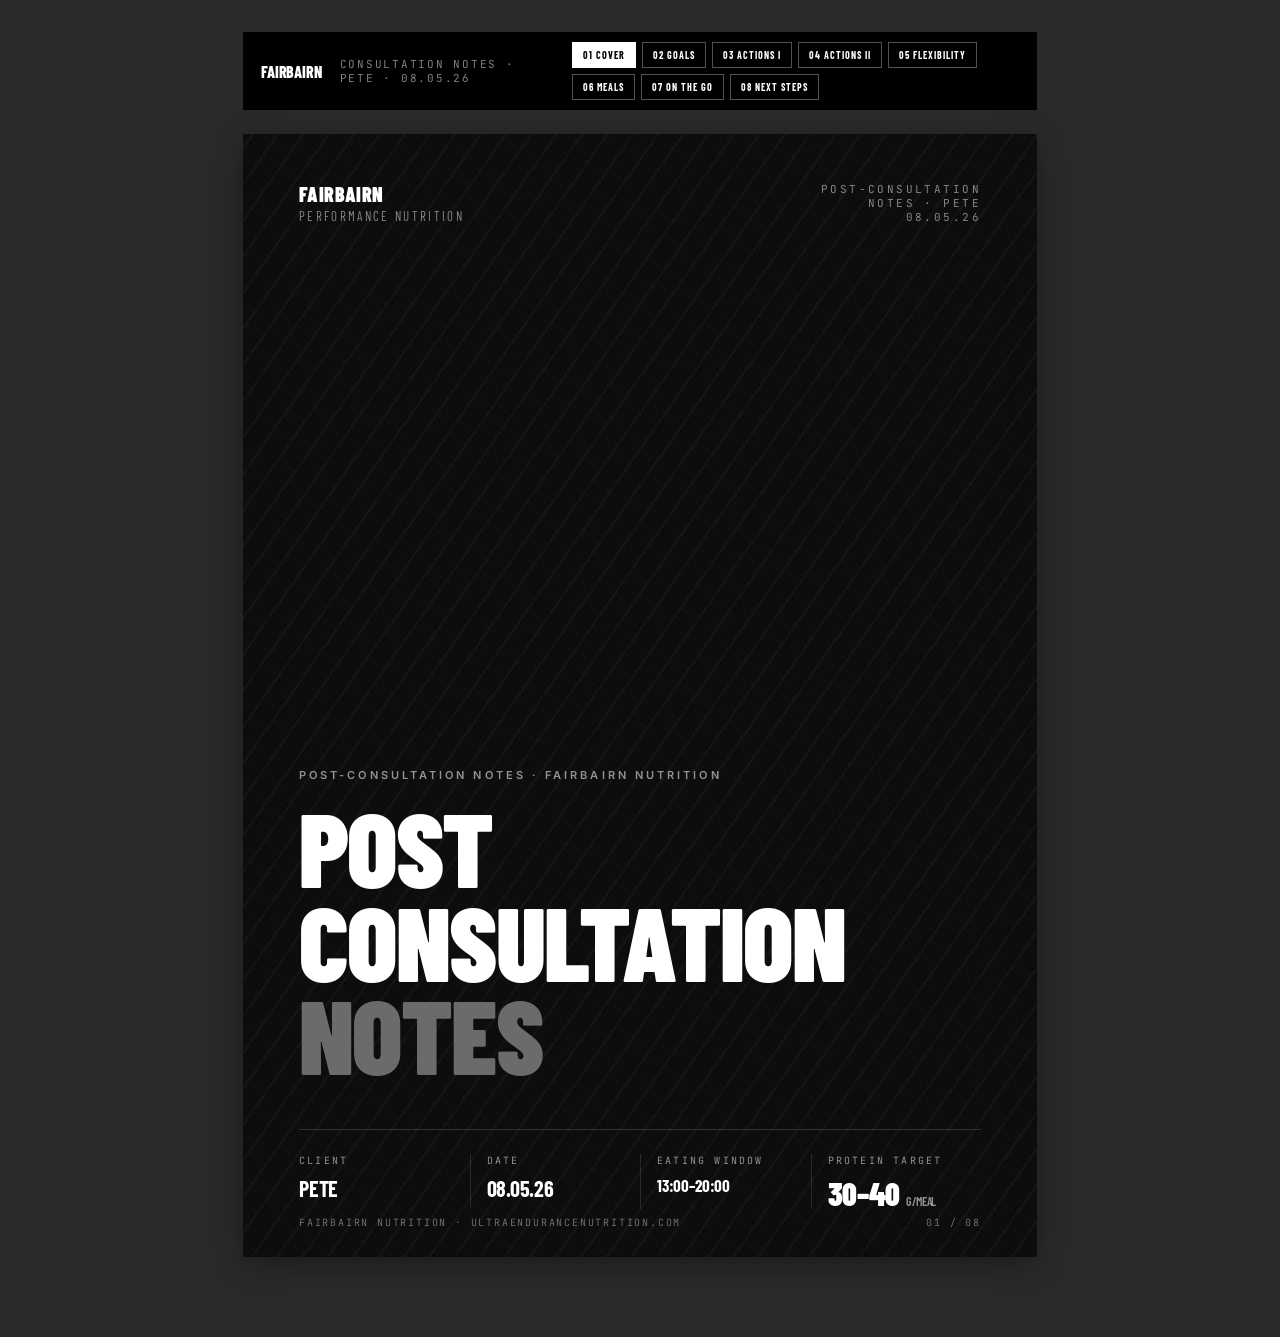
==== index.html @ 9a671b66 "Implement Pete post-consultation notes using Armour design system Translates Pete Fairbairn Nutritio" ====
<!DOCTYPE html>
<html lang="en">
<head>
<meta charset="UTF-8">
<meta name="viewport" content="width=device-width, initial-scale=1.0">
<title>Fairbairn Nutrition — Pete · Post-Consultation Notes</title>
<link rel="stylesheet" href="colors_and_type.css">
<link rel="stylesheet" href="styles.css">
<style>
  html, body {
    margin: 0; padding: 0;
    background: #2A2A2A;
    min-height: 100vh;
  }
  .kit-stage {
    display: flex;
    flex-direction: column;
    align-items: center;
    gap: 24px;
    padding: 32px 24px 80px;
  }
  .kit-toolbar {
    position: sticky; top: 0; z-index: 50;
    background: #000; color: #fff;
    display: flex; align-items: center; gap: 18px;
    padding: 10px 18px;
    font-family: var(--font-mono); font-size: 11px;
    letter-spacing: 0.16em; text-transform: uppercase;
    width: 100%; max-width: 794px;
  }
  .kit-toolbar__brand {
    font-family: var(--font-display); font-weight: 800;
    letter-spacing: -0.01em; font-size: 16px;
  }
  .kit-toolbar__meta { color: rgba(255,255,255,0.5); }
  .kit-toolbar__nav { margin-left: auto; display: flex; gap: 6px; flex-wrap: wrap; }
  .kit-toolbar__btn {
    font-family: var(--font-display); font-weight: 700; font-size: 10px;
    letter-spacing: 0.1em; padding: 6px 10px; background: transparent;
    color: #fff; border: 1px solid rgba(255,255,255,0.32); cursor: pointer;
    text-transform: uppercase;
  }
  .kit-toolbar__btn:hover { background: #fff; color: #000; }
  .kit-toolbar__btn.active { background: #fff; color: #000; border-color: #fff; }

  /* Page wrapper — A4 portrait at 96dpi */
  .brief-page {
    position: relative;
    width: 794px; height: 1123px;
    background: var(--paper);
    color: var(--fg-primary);
    box-shadow: 0 8px 30px rgba(0,0,0,0.35);
    overflow: hidden;
    display: none;
  }
  .brief-page.visible { display: block; }
  .brief-page--dark { background: #000; color: #fff; }
  .brief-page__inner {
    padding: 56px 56px 84px;
    height: 100%;
    display: flex; flex-direction: column;
  }
  .brief-page__inner--bleed { padding: 0; }
  .brief-page__pagenum {
    position: absolute; left: 56px; right: 56px; bottom: 28px;
    display: flex; justify-content: space-between;
    font-family: var(--font-mono); font-size: 10px;
    letter-spacing: 0.18em; text-transform: uppercase;
    color: var(--grey-300);
  }
  .brief-page--dark .brief-page__pagenum { color: rgba(255,255,255,0.4); }

  /* Cover */
  .brief-cover {
    position: relative; width: 100%; height: 100%;
    background: #000 url("assets/cover-texture.png") center/cover no-repeat;
    color: #fff;
    padding: 48px 56px;
    display: flex; flex-direction: column;
  }
  .brief-cover__top {
    display: flex; justify-content: space-between; align-items: center;
  }
  .brief-cover__wordmark {
    font-family: var(--font-display); font-weight: 900;
    font-size: 20px; letter-spacing: 0.02em; text-transform: uppercase;
    color: #fff;
  }
  .brief-cover__wordmark span {
    font-weight: 400; font-size: 13px; letter-spacing: 0.18em;
    color: rgba(255,255,255,0.5); display: block; margin-top: 2px;
  }
  .brief-cover__ident {
    font-family: var(--font-mono); font-size: 11px;
    letter-spacing: 0.22em; text-transform: uppercase;
    color: rgba(255,255,255,0.5);
    text-align: right;
  }
  .brief-cover__title { margin-top: auto; margin-bottom: 48px; }
  .brief-cover__eyebrow {
    font-family: var(--font-body); font-weight: 600; font-size: 11px;
    letter-spacing: 0.28em; text-transform: uppercase;
    color: rgba(255,255,255,0.55); margin-bottom: 18px;
  }
  .brief-cover__line {
    font-family: var(--font-display); font-weight: 900;
    font-size: 104px; line-height: 0.90; letter-spacing: -0.015em;
    text-transform: uppercase; display: block;
  }
  .brief-cover__line--grey { color: var(--grey-400); }
  .brief-cover__strip {
    display: grid; grid-template-columns: repeat(4, 1fr);
    border-top: 1px solid rgba(255,255,255,0.15);
    padding-top: 24px;
  }
  .brief-cover__metric {
    padding: 0 16px;
    border-left: 1px solid rgba(255,255,255,0.12);
  }
  .brief-cover__metric:first-child { border-left: 0; padding-left: 0; }
  .brief-cover__metric-label {
    font-family: var(--font-mono); font-size: 10px;
    letter-spacing: 0.22em; text-transform: uppercase;
    color: rgba(255,255,255,0.55); margin-bottom: 10px;
  }
  .brief-cover__metric-num {
    font-family: var(--font-display); font-weight: 900;
    font-size: 32px; line-height: 1; letter-spacing: -0.01em;
  }
  .brief-cover__metric-unit {
    font-family: var(--font-display); font-weight: 600; font-size: 12px;
    color: rgba(255,255,255,0.55); margin-left: 6px; text-transform: uppercase;
  }
  .brief-cover__metric-val {
    font-family: var(--font-display); font-weight: 700;
    font-size: 22px; line-height: 1; letter-spacing: -0.01em;
  }

  /* Spectrum bar for dietary flexibility */
  .spectrum-bar {
    height: 8px; background: linear-gradient(to right, #000 0%, #9A9A9A 50%, #ECECEC 100%);
    margin: 16px 0 8px;
  }
  .spectrum-labels {
    display: flex; justify-content: space-between;
    font-family: var(--font-mono); font-size: 9px;
    letter-spacing: 0.16em; text-transform: uppercase;
    color: var(--grey-500);
  }

  /* Numbered list */
  .brief-numbered {
    list-style: none; margin: 0; padding: 0;
    display: flex; flex-direction: column; gap: 10px;
  }
  .brief-numbered li {
    display: flex; gap: 16px; align-items: flex-start;
  }
  .brief-numbered__num {
    font-family: var(--font-mono); font-weight: 700;
    font-size: 11px; letter-spacing: 0.18em;
    color: var(--grey-400); min-width: 24px; padding-top: 2px;
  }
  .brief-numbered__text {
    font-size: 13px; line-height: 1.55; color: #000;
  }

  /* Plan card (Go plan A/B/C) */
  .plan-card {
    border: 1px solid var(--rule); padding: 16px 18px;
  }
  .plan-card__label {
    font-family: var(--font-display); font-weight: 800;
    font-size: 32px; letter-spacing: -0.01em; text-transform: uppercase;
    line-height: 1; margin-bottom: 4px;
  }
  .plan-card__name {
    font-family: var(--font-mono); font-size: 10px;
    letter-spacing: 0.18em; text-transform: uppercase;
    color: var(--grey-400); margin-bottom: 12px;
  }
  .plan-card__items {
    list-style: none; margin: 0; padding: 0;
    display: flex; flex-direction: column; gap: 6px;
  }
  .plan-card__item {
    display: flex; align-items: flex-start; gap: 8px;
    font-size: 12px; line-height: 1.4; color: #000;
  }
  .plan-card__item::before {
    content: "→"; font-family: var(--font-body);
    color: var(--grey-400); flex-shrink: 0; margin-top: 1px;
  }

  /* Meal grid card */
  .meal-card {
    background: var(--grey-100);
    border-left: 2px solid #000;
    padding: 14px 16px;
  }
  .meal-card__title {
    font-family: var(--font-display); font-weight: 700;
    font-size: 13px; text-transform: uppercase;
    letter-spacing: 0.06em; margin-bottom: 8px;
  }
  .meal-card__items {
    list-style: none; margin: 0; padding: 0;
    display: flex; flex-direction: column; gap: 4px;
  }
  .meal-card__item {
    font-size: 11px; line-height: 1.4; color: #000;
    display: flex; gap: 6px; align-items: flex-start;
  }
  .meal-card__item::before {
    content: "·"; color: var(--grey-400); flex-shrink: 0;
  }

  /* Framework table */
  .fw-table {
    width: 100%; border-collapse: collapse; margin-bottom: 20px;
  }
  .fw-table th {
    background: #000; color: #fff;
    padding: 9px 12px;
    font-family: var(--font-display); font-weight: 700; font-size: 11px;
    text-transform: uppercase; letter-spacing: 0.1em; text-align: left;
  }
  .fw-table td {
    padding: 10px 12px;
    border-bottom: 1px solid var(--rule);
    font-size: 12px; line-height: 1.5; vertical-align: top;
  }
  .fw-table tr:last-child td { border-bottom: 0; }
  .fw-table__category {
    font-family: var(--font-display); font-weight: 700;
    font-size: 13px; text-transform: uppercase;
    letter-spacing: 0.04em; width: 120px;
  }
  .fw-table__options { color: var(--grey-500); }

  /* Compare table (rigid vs flexible) */
  .compare-table {
    width: 100%; border-collapse: collapse; margin-bottom: 16px;
  }
  .compare-table th {
    padding: 10px 14px;
    font-family: var(--font-display); font-weight: 700; font-size: 13px;
    text-transform: uppercase; letter-spacing: 0.04em; text-align: left;
    border-bottom: 2px solid #000;
  }
  .compare-table th.col-rigid { background: #000; color: #fff; }
  .compare-table th.col-flexible { background: var(--grey-100); color: #000; }
  .compare-table td {
    padding: 10px 14px; vertical-align: top;
    border-bottom: 1px solid var(--rule);
    font-size: 12px; line-height: 1.5;
  }
  .compare-table td.col-rigid {
    background: #F5F5F4; color: #000;
    border-right: 1px solid var(--rule);
  }
  .compare-table td.col-flexible { background: #fff; }
  .compare-table tr:last-child td { border-bottom: 0; }
</style>
</head>
<body>

<div class="kit-stage">

  <!-- Toolbar -->
  <div class="kit-toolbar">
    <span class="kit-toolbar__brand">FAIRBAIRN</span>
    <span class="kit-toolbar__meta">Consultation Notes · Pete · 08.05.26</span>
    <nav class="kit-toolbar__nav">
      <button class="kit-toolbar__btn active" onclick="showPage(0,this)">01 Cover</button>
      <button class="kit-toolbar__btn" onclick="showPage(1,this)">02 Goals</button>
      <button class="kit-toolbar__btn" onclick="showPage(2,this)">03 Actions I</button>
      <button class="kit-toolbar__btn" onclick="showPage(3,this)">04 Actions II</button>
      <button class="kit-toolbar__btn" onclick="showPage(4,this)">05 Flexibility</button>
      <button class="kit-toolbar__btn" onclick="showPage(5,this)">06 Meals</button>
      <button class="kit-toolbar__btn" onclick="showPage(6,this)">07 On the Go</button>
      <button class="kit-toolbar__btn" onclick="showPage(7,this)">08 Next Steps</button>
    </nav>
  </div>

  <!-- ============================================================
       PAGE 1 — COVER
  ============================================================ -->
  <div class="brief-page brief-page--dark visible" id="page-0">
    <div class="brief-page__inner brief-page__inner--bleed">
      <div class="brief-cover">
        <div class="brief-cover__top">
          <div class="brief-cover__wordmark">
            FAIRBAIRN
            <span>Performance Nutrition</span>
          </div>
          <div class="brief-cover__ident">
            Post-Consultation<br>Notes · Pete<br>08.05.26
          </div>
        </div>

        <div class="brief-cover__title">
          <div class="brief-cover__eyebrow">Post-Consultation Notes · Fairbairn Nutrition</div>
          <span class="brief-cover__line">POST</span>
          <span class="brief-cover__line">CONSULT&shy;ATION</span>
          <span class="brief-cover__line brief-cover__line--grey">NOTES</span>
        </div>

        <div class="brief-cover__strip">
          <div class="brief-cover__metric">
            <div class="brief-cover__metric-label">Client</div>
            <div class="brief-cover__metric-val">PETE</div>
          </div>
          <div class="brief-cover__metric">
            <div class="brief-cover__metric-label">Date</div>
            <div class="brief-cover__metric-val">08.05.26</div>
          </div>
          <div class="brief-cover__metric">
            <div class="brief-cover__metric-label">Eating Window</div>
            <div class="brief-cover__metric-val" style="font-size:17px;">13:00–20:00</div>
          </div>
          <div class="brief-cover__metric">
            <div class="brief-cover__metric-label">Protein Target</div>
            <div class="brief-cover__metric-num">30–40<span class="brief-cover__metric-unit">g/meal</span></div>
          </div>
        </div>
      </div>
    </div>
    <div class="brief-page__pagenum">
      <span>Fairbairn Nutrition · ultraendurancenutrition.com</span>
      <span>01 / 08</span>
    </div>
  </div>

  <!-- ============================================================
       PAGE 2 — CONTEXT & GOALS
  ============================================================ -->
  <div class="brief-page" id="page-1">
    <div class="brief-page__inner">

      <div class="brief-eyebrow">Client Overview</div>
      <h1 class="brief-h1">CONTEXT<br>&amp; GOALS</h1>
      <hr class="brief-rule--strong" style="margin-bottom:20px;">

      <div class="brief-grid-2" style="margin-bottom:20px;">
        <div>
          <div class="brief-eyebrow">Situation</div>
          <ul class="brief-numbered" style="margin-top:6px;">
            <li>
              <span class="brief-numbered__num">01</span>
              <span class="brief-numbered__text">Back injury — progressively worsening, limits training capacity.</span>
            </li>
            <li>
              <span class="brief-numbered__num">02</span>
              <span class="brief-numbered__text">Work is physically demanding and unpredictable — driving days with subsidy available.</span>
            </li>
            <li>
              <span class="brief-numbered__num">03</span>
              <span class="brief-numbered__text">History of weight cutting and all-or-nothing eating — current intake well under 1,000kcal on most days.</span>
            </li>
            <li>
              <span class="brief-numbered__num">04</span>
              <span class="brief-numbered__text">Current pattern: salami, cheese, breadsticks, and a protein shake. Restriction driving later overeating.</span>
            </li>
          </ul>
        </div>
        <div>
          <div class="brief-eyebrow">Bottom Line</div>
          <p class="brief-body" style="margin-top:6px;">Two proper meals. Every day. Everything else builds from there.</p>
          <div style="height:16px;"></div>
          <div class="brief-eyebrow">Eating Window</div>
          <p class="brief-body" style="margin-top:6px;font-weight:600;">13:00 → 18:00–20:00</p>
          <div style="height:16px;"></div>
          <div class="brief-eyebrow">Focus</div>
          <p class="brief-body" style="margin-top:6px;">Build consistent, nourishing habits that support weight loss without repeating the restriction-and-rebound cycle.</p>
        </div>
      </div>

      <!-- Goals section bar -->
      <div class="brief-section">
        <div class="brief-section__bar">
          <span class="brief-section__num">01</span>
          <span class="brief-section__title">Your Goals</span>
        </div>
      </div>

      <ul class="brief-numbered" style="margin-bottom:20px;">
        <li>
          <span class="brief-numbered__num">A</span>
          <span class="brief-numbered__text">Lose weight to take pressure off the back and support recovery.</span>
        </li>
        <li>
          <span class="brief-numbered__num">B</span>
          <span class="brief-numbered__text">Start boxing again once back and weight allow.</span>
        </li>
        <li>
          <span class="brief-numbered__num">C</span>
          <span class="brief-numbered__text">Build a more consistent, less chaotic relationship with food.</span>
        </li>
      </ul>

      <div class="brief-highlight">
        <div class="brief-highlight__label">Priority · Eating Window</div>
        <div class="brief-highlight__value">
          <span class="brief-highlight__num" style="font-size:42px;">13:00</span>
          <span class="brief-highlight__unit">→ 20:00</span>
        </div>
        <p class="brief-highlight__body">Two main meals within the window. One or two snacks. Structure reduces decision-making in the moment — and removes the conditions that drive unplanned eating.</p>
      </div>

      <div class="brief-spacer"></div>
    </div>
    <div class="brief-page__pagenum">
      <span>Fairbairn Nutrition · ultraendurancenutrition.com</span>
      <span>02 / 08</span>
    </div>
  </div>

  <!-- ============================================================
       PAGE 3 — KEY ACTIONS I (01 & 02)
  ============================================================ -->
  <div class="brief-page" id="page-2">
    <div class="brief-page__inner">

      <div class="brief-eyebrow">Key Actions</div>
      <h1 class="brief-h1" style="font-size:44px;margin-bottom:14px;">WHAT<br>CHANGES NOW</h1>
      <hr class="brief-rule--strong" style="margin-bottom:20px;">

      <!-- Action 01 -->
      <div class="brief-section">
        <div class="brief-section__bar">
          <span class="brief-section__num">01</span>
          <span class="brief-section__title">Build Two Main Meals</span>
          <span class="brief-section__sub">Within eating window</span>
        </div>
      </div>

      <p class="brief-body" style="margin-bottom:12px;">The most important change. Current intake is well under 1,000kcal on most days — that level of restriction makes hunger and overeating later almost inevitable and does not support training.</p>
      <p class="brief-body" style="margin-bottom:16px;">Two main meals in the eating window, plus one or two snacks. Each meal needs a proper protein source, a carbohydrate, and vegetables. Frame it as <em>"how much nutrition can I get"</em> — not how low can I go.</p>

      <div class="brief-highlight" style="margin-bottom:16px;">
        <div class="brief-highlight__label">Protein Target · Per Main Meal</div>
        <div class="brief-highlight__value">
          <span class="brief-highlight__num">30–40</span>
          <span class="brief-highlight__unit">g protein</span>
        </div>
        <p class="brief-highlight__body">Chicken: 150–200g cooked. Scrambled eggs on toast: 3 eggs (~20g) + tin of beans = ~30g with good fibre. No need to count — just include a proper source.</p>
      </div>

      <!-- Action 02 -->
      <div class="brief-section">
        <div class="brief-section__bar">
          <span class="brief-section__num">02</span>
          <span class="brief-section__title">Switch Your Soups</span>
          <span class="brief-section__sub">350–400kcal target</span>
        </div>
      </div>

      <div class="brief-grid-2" style="margin-bottom:0;">
        <div class="brief-panel">
          <div class="brief-panel__title">What to look for</div>
          <p class="brief-panel__body">350–400kcal. High protein and fibre. Chicken and vegetable or lentil-based. Baxters, New Covent Garden, Tesco Finest, M&amp;S all have strong options.</p>
        </div>
        <div class="brief-panel">
          <div class="brief-panel__title">How to use them</div>
          <p class="brief-panel__body">Works in a flask on driving days. Pair with a bread roll — now it is a proper meal, not a placeholder. The very-low-calorie soups are not doing the job.</p>
        </div>
      </div>

      <div class="brief-spacer"></div>
    </div>
    <div class="brief-page__pagenum">
      <span>Fairbairn Nutrition · ultraendurancenutrition.com</span>
      <span>03 / 08</span>
    </div>
  </div>

  <!-- ============================================================
       PAGE 4 — KEY ACTIONS II (03 & 04)
  ============================================================ -->
  <div class="brief-page" id="page-3">
    <div class="brief-page__inner">

      <!-- Action 03 -->
      <div class="brief-section" style="margin-top:0;">
        <div class="brief-section__bar">
          <span class="brief-section__num">03</span>
          <span class="brief-section__title">Protein Shake</span>
          <span class="brief-section__sub">Snack — not a meal</span>
        </div>
      </div>

      <div class="brief-grid-2" style="margin-bottom:20px;">
        <div>
          <div class="brief-eyebrow">Keep it at 17:30</div>
          <p class="brief-body" style="margin-top:6px;">The protein shake works well as a snack between meals. Keep it where it is. Do not use it as a meal replacement.</p>
          <div style="height:12px;"></div>
          <div class="brief-eyebrow">Pair it</div>
          <p class="brief-body" style="margin-top:6px;">Add a piece of fruit or a couple of rice cakes. Carbohydrate alongside the protein makes it more satisfying.</p>
        </div>
        <div class="brief-panel" style="margin-bottom:0;">
          <div class="brief-panel__title">Pop Chips &amp; Diet Coke</div>
          <p class="brief-panel__body">These tools can help manage cravings — that is not a problem. They work better as add-ons when the main meals are already solid, rather than as the primary strategy.</p>
        </div>
      </div>

      <!-- Action 04 -->
      <div class="brief-section">
        <div class="brief-section__bar">
          <span class="brief-section__num">04</span>
          <span class="brief-section__title">Structured Diet Breaks</span>
          <span class="brief-section__sub">Every 3 weeks</span>
        </div>
      </div>

      <p class="brief-body" style="margin-bottom:16px;">Regular breaks from a deficit rather than running one continuously. Three weeks of consistent dieting, then a minimum of three days at maintenance. This gives a psychological reset and helps re-establish appetite before the next block.</p>

      <table class="brief-table" style="margin-bottom:18px;">
        <thead>
          <tr>
            <th>Phase</th>
            <th>Duration</th>
            <th>Approach</th>
          </tr>
        </thead>
        <tbody>
          <tr>
            <td class="brief-table__action" style="font-weight:600;">Deficit block</td>
            <td class="brief-table__action">~3 weeks</td>
            <td class="brief-table__action">Consistent eating as outlined. Track start date.</td>
          </tr>
          <tr>
            <td class="brief-table__action" style="font-weight:600;">Maintenance break</td>
            <td class="brief-table__action">3+ days</td>
            <td class="brief-table__action">Same foods — slightly larger portions or add breakfast back. Not a free-for-all.</td>
          </tr>
        </tbody>
      </table>

      <div class="brief-panel" style="margin-bottom:18px;">
        <div class="brief-panel__title">Building the skill</div>
        <p class="brief-panel__body">Given a history of weight cycling through restriction and gain, practising eating at maintenance with solid habits already in place is genuinely useful. Think of it as building a skill — not a reward. You decide when to take the break. Keep a note of when you start each block.</p>
      </div>

      <div class="brief-highlight">
        <div class="brief-highlight__label">Target Cycle</div>
        <div class="brief-highlight__value">
          <span class="brief-highlight__num" style="font-size:42px;">3</span>
          <span class="brief-highlight__unit">weeks on → 3 days min off</span>
        </div>
      </div>

      <div class="brief-spacer"></div>
    </div>
    <div class="brief-page__pagenum">
      <span>Fairbairn Nutrition · ultraendurancenutrition.com</span>
      <span>04 / 08</span>
    </div>
  </div>

  <!-- ============================================================
       PAGE 5 — DIETARY FLEXIBILITY
  ============================================================ -->
  <div class="brief-page" id="page-4">
    <div class="brief-page__inner">

      <div class="brief-section" style="margin-top:0;">
        <div class="brief-section__bar">
          <span class="brief-section__num">05</span>
          <span class="brief-section__title">Dietary Flexibility</span>
        </div>
      </div>

      <p class="brief-body" style="margin-bottom:16px;">People sit somewhere along a spectrum in how they approach food — from more rigid to more flexible. This is not a fixed category and can shift over time depending on situation, environment, and emotional state.</p>

      <div class="spectrum-bar"></div>
      <div class="spectrum-labels">
        <span>Rigid</span>
        <span>Balanced</span>
        <span>Flexible</span>
      </div>

      <div style="height:18px;"></div>

      <table class="compare-table" style="margin-bottom:18px;">
        <thead>
          <tr>
            <th class="col-rigid">Rigid Dietary Restraint</th>
            <th class="col-flexible">Flexible Dietary Restraint</th>
          </tr>
        </thead>
        <tbody>
          <tr>
            <td class="col-rigid">All-or-nothing approach</td>
            <td class="col-flexible">Moderate, consistent approach</td>
          </tr>
          <tr>
            <td class="col-rigid">Eliminates 'forbidden' foods, narrowing variety</td>
            <td class="col-flexible">Focus on choices — not rules</td>
          </tr>
          <tr>
            <td class="col-rigid">One 'cheat' triggers further overeating — the day is already written off</td>
            <td class="col-flexible">No foods entirely off limits — think frequency, portion, context</td>
          </tr>
          <tr>
            <td class="col-rigid">Linked to increased impulsiveness and setbacks</td>
            <td class="col-flexible">More likely to reach long-term goals</td>
          </tr>
        </tbody>
      </table>

      <!-- Language section -->
      <div class="brief-section">
        <div class="brief-section__bar">
          <span class="brief-section__num">→</span>
          <span class="brief-section__title">Shifting the Language</span>
        </div>
      </div>

      <div class="brief-grid-2" style="margin-bottom:16px;">
        <div class="brief-panel">
          <div class="brief-panel__title">Move away from</div>
          <p class="brief-panel__body">"Cheating." "Cheat days." The cheat-and-diet cycle is exactly the pattern that keeps people stuck. Catch yourself when you use this framing.</p>
        </div>
        <div class="brief-panel">
          <div class="brief-panel__title">Think instead</div>
          <p class="brief-panel__body">Frequency. Portion. Context. The odd fish and chips from the chippy does not derail anything when the week as a whole is consistent.</p>
        </div>
      </div>

      <div class="brief-highlight">
        <div class="brief-highlight__label">Key Principle</div>
        <div class="brief-highlight__value">
          <span class="brief-highlight__num" style="font-size:38px;line-height:1;">NO FOODS</span>
        </div>
        <p class="brief-highlight__body">No foods should be entirely off limits. Instead: how often, how much, and in what context. After one unplanned choice — continue with the next planned meal as normal. Do not compensate by restricting. Keep overall consistency intact.</p>
      </div>

      <div class="brief-spacer"></div>
    </div>
    <div class="brief-page__pagenum">
      <span>Fairbairn Nutrition · ultraendurancenutrition.com</span>
      <span>05 / 08</span>
    </div>
  </div>

  <!-- ============================================================
       PAGE 6 — SIMPLE MEALS
  ============================================================ -->
  <div class="brief-page" id="page-5">
    <div class="brief-page__inner">

      <div class="brief-section" style="margin-top:0;">
        <div class="brief-section__bar">
          <span class="brief-section__num">06</span>
          <span class="brief-section__title">Simple Meals</span>
          <span class="brief-section__sub">Plug-and-play framework</span>
        </div>
      </div>

      <p class="brief-body" style="margin-bottom:14px;">Healthy eating does not need complex recipes or long prep times. Put together four components. That is the whole system.</p>

      <table class="fw-table">
        <thead>
          <tr>
            <th>Component</th>
            <th>Options</th>
          </tr>
        </thead>
        <tbody>
          <tr>
            <td class="fw-table__category">Protein</td>
            <td class="fw-table__options">Chicken, fish, eggs, mince, Quorn, prawns, tinned tuna/salmon, lean beef mince (5%)</td>
          </tr>
          <tr>
            <td class="fw-table__category">Carbohydrate</td>
            <td class="fw-table__options">Rice, pasta, potatoes, wraps, bread, noodles</td>
          </tr>
          <tr>
            <td class="fw-table__category">Vegetables</td>
            <td class="fw-table__options">Fresh, frozen, or pre-prepped. Frozen counts fully. A portion = a handful or small tin.</td>
          </tr>
          <tr>
            <td class="fw-table__category">Flavour</td>
            <td class="fw-table__options">Sauce, seasoning, spices, dressing — jarred is fine.</td>
          </tr>
        </tbody>
      </table>

      <div class="brief-grid-2" style="margin-bottom:14px;">
        <div class="meal-card">
          <div class="meal-card__title">Chinese / Stir-Fry</div>
          <ul class="meal-card__items">
            <li class="meal-card__item">Stir-fry veg bag</li>
            <li class="meal-card__item">Rice or noodles</li>
            <li class="meal-card__item">Chicken (batch-cooked ahead)</li>
            <li class="meal-card__item">Packet stir-fry sauce</li>
          </ul>
        </div>
        <div class="meal-card">
          <div class="meal-card__title">Italian / Pasta</div>
          <ul class="meal-card__items">
            <li class="meal-card__item">Pasta or Pasta n Sauce as a base</li>
            <li class="meal-card__item">150–200g cooked chicken or meatballs</li>
            <li class="meal-card__item">Jarred tomato sauce</li>
            <li class="meal-card__item">Handful of frozen spinach stirred through</li>
          </ul>
        </div>
        <div class="meal-card">
          <div class="meal-card__title">Jacket Potato</div>
          <ul class="meal-card__items">
            <li class="meal-card__item">Microwaveable jacket (10–12 min)</li>
            <li class="meal-card__item">Tin of beans, leftover chicken, or tuna</li>
            <li class="meal-card__item">Salad or pre-prepped veg on the side</li>
          </ul>
        </div>
        <div class="meal-card">
          <div class="meal-card__title">Scrambled Eggs</div>
          <ul class="meal-card__items">
            <li class="meal-card__item">2–3 eggs scrambled</li>
            <li class="meal-card__item">2 slices of toast</li>
            <li class="meal-card__item">Tin of beans on the side (~30g protein total)</li>
          </ul>
        </div>
      </div>

      <div class="brief-panel" style="margin-bottom:0;">
        <div class="brief-panel__title">Cook once, eat twice</div>
        <p class="brief-panel__body">Cook a batch of chicken or mince in the evening and portion half for the next day before you eat. Same amount of cooking. Two meals out of it. 5 portions of fruit and veg per day — not 5 of fruit. Frozen counts. A portion is a handful or small tin.</p>
      </div>

      <div class="brief-spacer"></div>
    </div>
    <div class="brief-page__pagenum">
      <span>Fairbairn Nutrition · ultraendurancenutrition.com</span>
      <span>06 / 08</span>
    </div>
  </div>

  <!-- ============================================================
       PAGE 7 — EATING ON THE GO
  ============================================================ -->
  <div class="brief-page" id="page-6">
    <div class="brief-page__inner">

      <div class="brief-section" style="margin-top:0;">
        <div class="brief-section__bar">
          <span class="brief-section__num">07</span>
          <span class="brief-section__title">Eating on the Go</span>
          <span class="brief-section__sub">Driving days · Plan A / B / C</span>
        </div>
      </div>

      <p class="brief-body" style="margin-bottom:16px;">On driving days, decisions become reactive when you are already hungry. Pick a plan before you set off — not when food is in front of you. A subsidy is available: the budget is there to eat well.</p>

      <div class="brief-grid-3" style="margin-bottom:18px;">

        <div class="plan-card">
          <div class="plan-card__label">A</div>
          <div class="plan-card__name">Supermarket or Coolbox</div>
          <ul class="plan-card__items">
            <li class="plan-card__item">Pre-made soup (350–400kcal, chicken or lentil) — works in a flask from home</li>
            <li class="plan-card__item">High-protein salad pot or meal deal with protein filling</li>
            <li class="plan-card__item">Cooked chicken slices or Skyr / Greek yogurt</li>
            <li class="plan-card__item">Banana or apple</li>
            <li class="plan-card__item">Popcorn or baked crisps as savoury snack</li>
          </ul>
        </div>

        <div class="plan-card">
          <div class="plan-card__label">B</div>
          <div class="plan-card__name">M&amp;S Stop</div>
          <ul class="plan-card__items">
            <li class="plan-card__item">High-protein salad pot or large salad</li>
            <li class="plan-card__item">Cooked or marinated chicken to add protein</li>
            <li class="plan-card__item">Piece of fruit</li>
            <li class="plan-card__item">Popcorn or baked crisps</li>
          </ul>
        </div>

        <div class="plan-card">
          <div class="plan-card__label">C</div>
          <div class="plan-card__name">Fast Food</div>
          <ul class="plan-card__items">
            <li class="plan-card__item">Grilled chicken wrap (sweet chilli, tikka, or BBQ)</li>
            <li class="plan-card__item">Medium fries or carrot sticks</li>
            <li class="plan-card__item">Apple slices</li>
          </ul>
        </div>

      </div>

      <div class="brief-highlight" style="margin-bottom:0;">
        <div class="brief-highlight__label">Quick Check · Before You Set Off</div>
        <div class="brief-highlight__value" style="margin-bottom:10px;">
          <span class="brief-highlight__num" style="font-size:38px;">3</span>
          <span class="brief-highlight__unit">questions</span>
        </div>
        <ul style="margin:0;padding:0;list-style:none;display:flex;flex-direction:column;gap:8px;">
          <li style="display:flex;gap:12px;align-items:flex-start;font-size:13px;color:rgba(255,255,255,0.85);">
            <span style="font-family:var(--font-mono);font-size:11px;letter-spacing:0.16em;color:rgba(255,255,255,0.5);min-width:24px;">01</span>
            Which plan am I using today — A, B, or C?
          </li>
          <li style="display:flex;gap:12px;align-items:flex-start;font-size:13px;color:rgba(255,255,255,0.85);">
            <span style="font-family:var(--font-mono);font-size:11px;letter-spacing:0.16em;color:rgba(255,255,255,0.5);min-width:24px;">02</span>
            What will I have for the main, snack, and drink?
          </li>
          <li style="display:flex;gap:12px;align-items:flex-start;font-size:13px;color:rgba(255,255,255,0.85);">
            <span style="font-family:var(--font-mono);font-size:11px;letter-spacing:0.16em;color:rgba(255,255,255,0.5);min-width:24px;">03</span>
            Decide this before food is in front of you.
          </li>
        </ul>
      </div>

      <div class="brief-spacer"></div>
    </div>
    <div class="brief-page__pagenum">
      <span>Fairbairn Nutrition · ultraendurancenutrition.com</span>
      <span>07 / 08</span>
    </div>
  </div>

  <!-- ============================================================
       PAGE 8 — NEXT STEPS & SIGN-OFF
  ============================================================ -->
  <div class="brief-page" id="page-7">
    <div class="brief-page__inner">

      <div class="brief-section" style="margin-top:0;">
        <div class="brief-section__bar">
          <span class="brief-section__num">08</span>
          <span class="brief-section__title">Leaner Protein Options</span>
        </div>
      </div>

      <div class="brief-grid-2" style="margin-bottom:20px;">
        <table class="brief-table" style="margin-bottom:0;">
          <thead>
            <tr>
              <th>Source</th>
              <th>Notes</th>
            </tr>
          </thead>
          <tbody>
            <tr>
              <td class="brief-table__action" style="font-weight:600;">Chicken breast / turkey mince</td>
              <td class="brief-table__action">Versatile — batch-cook ahead</td>
            </tr>
            <tr>
              <td class="brief-table__action" style="font-weight:600;">Cod / haddock</td>
              <td class="brief-table__action">15–20 min, oven or pan</td>
            </tr>
            <tr>
              <td class="brief-table__action" style="font-weight:600;">Tinned tuna / salmon</td>
              <td class="brief-table__action">No prep. Jacket potato / salad</td>
            </tr>
            <tr>
              <td class="brief-table__action" style="font-weight:600;">Eggs</td>
              <td class="brief-table__action">~6–7g per egg. Fast first meal</td>
            </tr>
          </tbody>
        </table>
        <table class="brief-table" style="margin-bottom:0;">
          <thead>
            <tr>
              <th>Source</th>
              <th>Notes</th>
            </tr>
          </thead>
          <tbody>
            <tr>
              <td class="brief-table__action" style="font-weight:600;">Lean beef mince (5%)</td>
              <td class="brief-table__action">Bolognese, chilli, tacos</td>
            </tr>
            <tr>
              <td class="brief-table__action" style="font-weight:600;">Prawns</td>
              <td class="brief-table__action">Stir-fry or salad. Ready quickly</td>
            </tr>
            <tr>
              <td class="brief-table__action" style="font-weight:600;">Quorn mince / fillets</td>
              <td class="brief-table__action">Plant-based swap — works in most dishes</td>
            </tr>
          </tbody>
        </table>
      </div>

      <!-- Next Steps section bar -->
      <div class="brief-section">
        <div class="brief-section__bar">
          <span class="brief-section__num">→</span>
          <span class="brief-section__title">Next Steps</span>
        </div>
      </div>

      <p class="brief-body" style="margin-bottom:16px;">Before the next check-in, the priority is getting two main meals consistently in place within the eating window. Everything else builds from there.</p>

      <ul class="brief-numbered" style="margin-bottom:20px;">
        <li>
          <span class="brief-numbered__num">01</span>
          <span class="brief-numbered__text">Build two main meals within the 13:00–20:00 window. Protein + carb + veg in each.</span>
        </li>
        <li>
          <span class="brief-numbered__num">02</span>
          <span class="brief-numbered__text">Switch to filling soups (350–400kcal, chicken or lentil-based). Pair with a roll.</span>
        </li>
        <li>
          <span class="brief-numbered__num">03</span>
          <span class="brief-numbered__text">Keep the protein shake at 17:30 as a snack — add fruit or rice cakes alongside.</span>
        </li>
        <li>
          <span class="brief-numbered__num">04</span>
          <span class="brief-numbered__text">Note the start date of the first 3-week deficit block. Plan a maintenance break at the end of it.</span>
        </li>
      </ul>

      <div class="brief-spacer"></div>
      <hr class="brief-rule" style="margin-bottom:14px;">

      <div style="display:flex;justify-content:space-between;align-items:baseline;">
        <div>
          <div class="brief-eyebrow" style="margin-bottom:4px;">Prepared by</div>
          <div style="font-family:var(--font-display);font-weight:800;font-size:18px;text-transform:uppercase;letter-spacing:0.02em;">Paul Fairbairn</div>
          <div style="font-family:var(--font-mono);font-size:10px;letter-spacing:0.16em;text-transform:uppercase;color:var(--grey-400);margin-top:4px;">Fairbairn Nutrition · ultraendurancenutrition.com</div>
        </div>
        <div style="text-align:right;">
          <div class="brief-eyebrow" style="margin-bottom:4px;">Date</div>
          <div style="font-family:var(--font-mono);font-size:13px;letter-spacing:0.12em;font-weight:600;">08.05.26</div>
          <div style="font-family:var(--font-mono);font-size:10px;letter-spacing:0.16em;text-transform:uppercase;color:var(--grey-400);margin-top:4px;">If you have any questions, get in touch.</div>
        </div>
      </div>

    </div>
    <div class="brief-page__pagenum">
      <span>Fairbairn Nutrition · ultraendurancenutrition.com</span>
      <span>08 / 08</span>
    </div>
  </div>

</div><!-- /kit-stage -->

<script>
  function showPage(index, btn) {
    // Hide all pages
    document.querySelectorAll('.brief-page').forEach(function(p) {
      p.classList.remove('visible');
    });
    // Show target
    document.getElementById('page-' + index).classList.add('visible');
    // Update buttons
    document.querySelectorAll('.kit-toolbar__btn').forEach(function(b) {
      b.classList.remove('active');
    });
    btn.classList.add('active');
  }
</script>
</body>
</html>
---- colors_and_type.css ----
/* ============================================================
   ARMOUR PERFORMANCE NUTRITION — Foundations
   Monochrome, military-style performance brief system.
   ============================================================ */

@import url('https://fonts.googleapis.com/css2?family=Barlow+Condensed:wght@400;500;600;700;800;900&family=Inter:wght@400;500;600;700&family=JetBrains+Mono:wght@400;500;700&display=swap');

:root {
  /* ---------- COLOR — Core Monochrome ---------- */
  --ink-000: #000000;        /* True black — cover, section bars */
  --ink-900: #0A0A0A;        /* Near-black — body backgrounds where slight depth needed */
  --ink-800: #141414;        /* Heavy panel */
  --ink-700: #1F1F1F;        /* Elevated dark surface */
  --ink-600: #2B2B2B;        /* Dark divider */

  --grey-500: #4A4A4A;       /* Strong grey, secondary type on light */
  --grey-400: #6B6B6B;       /* Mid grey */
  --grey-300: #9A9A9A;       /* Muted label / descriptor */
  --grey-200: #C4C4C4;       /* Hairline / divider on light */
  --grey-150: #DCDCDC;       /* Soft panel divider */
  --grey-100: #ECECEC;       /* Grey supporting panel */
  --grey-050: #F5F5F4;       /* Page tint, off-white */

  --paper:    #FFFFFF;       /* True white — primary page */

  /* Semantic alpha overlays (on black) */
  --on-black-1: rgba(255,255,255,1);     /* Primary text on black */
  --on-black-2: rgba(255,255,255,0.62);  /* Descriptor / metric label */
  --on-black-3: rgba(255,255,255,0.32);  /* Dim accent / hairline */
  --on-black-rule: rgba(255,255,255,0.12); /* 1px rule on black */

  /* Semantic alpha overlays (on white) */
  --on-paper-1: var(--ink-000);
  --on-paper-2: var(--grey-500);
  --on-paper-3: var(--grey-300);
  --on-paper-rule: rgba(0,0,0,0.10);

  /* Functional roles (kept monochrome) */
  --bg-page: var(--paper);
  --bg-panel: var(--grey-100);
  --bg-inverse: var(--ink-000);
  --fg-primary: var(--ink-000);
  --fg-secondary: var(--grey-500);
  --fg-muted: var(--grey-300);
  --fg-on-inverse: var(--paper);
  --rule: var(--on-paper-rule);
  --rule-strong: var(--ink-000);

  /* Optional signal accent — used sparingly for "warning / critical" callouts only.
     Keep monochrome dominant; this is the single break in the b&w palette. */
  --signal: #D7372A;         /* Operational red */

  /* ---------- TYPE — Families ---------- */
  --font-display: 'Barlow Condensed', 'Oswald', 'Helvetica Neue', Arial, sans-serif;
  --font-body:    'Inter', 'Helvetica Neue', Arial, sans-serif;
  --font-mono:    'JetBrains Mono', 'IBM Plex Mono', ui-monospace, monospace;

  /* ---------- TYPE — Scale (px @ 16 root) ---------- */
  --fs-display-xl: 128px;    /* Cover stack */
  --fs-display-l:  88px;
  --fs-display-m:  64px;
  --fs-h1:         44px;
  --fs-h2:         32px;
  --fs-h3:         22px;
  --fs-eyebrow:    11px;     /* Small-cap descriptor */
  --fs-label:      12px;     /* Field label */
  --fs-body:       15px;
  --fs-body-sm:    13px;
  --fs-meta:       11px;
  --fs-metric-num: 36px;     /* Cover bottom metrics */

  --lh-display: 0.92;
  --lh-heading: 1.05;
  --lh-body:    1.5;

  --tracking-display: -0.01em;
  --tracking-eyebrow: 0.22em;
  --tracking-label:   0.14em;
  --tracking-body:    0;

  /* ---------- SPACING ---------- */
  --space-0: 0;
  --space-1: 4px;
  --space-2: 8px;
  --space-3: 12px;
  --space-4: 16px;
  --space-5: 24px;
  --space-6: 32px;
  --space-7: 48px;
  --space-8: 64px;
  --space-9: 96px;
  --space-10: 128px;

  /* ---------- LAYOUT ---------- */
  --grid-gutter: 24px;
  --grid-margin: 56px;
  --rule-thin:    1px;
  --rule-medium:  2px;
  --rule-bar:     8px;     /* Section header bar height */

  /* ---------- RADII (intentionally near-zero — sharp military look) ---------- */
  --radius-0: 0px;
  --radius-1: 2px;
  --radius-2: 4px;          /* Reserved for tags/chips only */

  /* ---------- SHADOW (used very sparingly) ---------- */
  --shadow-1: 0 1px 0 rgba(0,0,0,0.06);
  --shadow-2: 0 2px 6px rgba(0,0,0,0.08);

  /* ---------- MOTION ---------- */
  --ease-standard: cubic-bezier(0.2, 0.0, 0.0, 1.0);
  --dur-fast: 120ms;
  --dur-base: 200ms;
}

/* ============================================================
   SEMANTIC TYPOGRAPHY CLASSES
   ============================================================ */

.t-display-xl,
.t-display-l,
.t-display-m,
.t-h1, .t-h2 {
  font-family: var(--font-display);
  font-weight: 800;
  text-transform: uppercase;
  line-height: var(--lh-heading);
  letter-spacing: var(--tracking-display);
  color: var(--fg-primary);
}

.t-display-xl { font-size: var(--fs-display-xl); line-height: var(--lh-display); font-weight: 900; }
.t-display-l  { font-size: var(--fs-display-l);  line-height: var(--lh-display); font-weight: 900; }
.t-display-m  { font-size: var(--fs-display-m);  line-height: var(--lh-display); font-weight: 800; }
.t-h1         { font-size: var(--fs-h1);  font-weight: 800; }
.t-h2         { font-size: var(--fs-h2);  font-weight: 700; }

.t-h3 {
  font-family: var(--font-display);
  font-size: var(--fs-h3);
  font-weight: 700;
  text-transform: uppercase;
  letter-spacing: 0.04em;
  line-height: var(--lh-heading);
}

.t-eyebrow {
  font-family: var(--font-body);
  font-size: var(--fs-eyebrow);
  font-weight: 600;
  text-transform: uppercase;
  letter-spacing: var(--tracking-eyebrow);
  color: var(--fg-secondary);
}

.t-label {
  font-family: var(--font-body);
  font-size: var(--fs-label);
  font-weight: 600;
  text-transform: uppercase;
  letter-spacing: var(--tracking-label);
  color: var(--fg-secondary);
}

.t-body {
  font-family: var(--font-body);
  font-size: var(--fs-body);
  line-height: var(--lh-body);
  color: var(--fg-primary);
}

.t-body-sm {
  font-family: var(--font-body);
  font-size: var(--fs-body-sm);
  line-height: 1.55;
  color: var(--fg-primary);
}

.t-meta {
  font-family: var(--font-mono);
  font-size: var(--fs-meta);
  font-weight: 500;
  letter-spacing: 0.04em;
  text-transform: uppercase;
  color: var(--fg-secondary);
}

.t-metric-num {
  font-family: var(--font-display);
  font-size: var(--fs-metric-num);
  font-weight: 800;
  line-height: 1;
  color: var(--fg-on-inverse);
}

/* Utility: invert color context */
.on-black { color: var(--fg-on-inverse); background: var(--bg-inverse); }
.on-black .t-eyebrow,
.on-black .t-label,
.on-black .t-meta { color: var(--on-black-2); }

/* ============================================================
   CORE PRIMITIVES
   ============================================================ */

.armour-page {
  background: var(--bg-page);
  color: var(--fg-primary);
  font-family: var(--font-body);
}

/* Section header bar — solid black with small-cap label */
.armour-section-bar {
  display: flex;
  align-items: center;
  gap: var(--space-4);
  padding: var(--space-3) var(--space-5);
  background: var(--ink-000);
  color: var(--paper);
  font-family: var(--font-display);
  font-size: var(--fs-h3);
  font-weight: 700;
  text-transform: uppercase;
  letter-spacing: 0.04em;
}
.armour-section-bar .num {
  font-family: var(--font-mono);
  font-size: var(--fs-meta);
  font-weight: 500;
  color: var(--on-black-2);
  letter-spacing: 0.14em;
}

/* Black highlight (key target / bottom line) */
.armour-highlight {
  background: var(--ink-000);
  color: var(--paper);
  padding: var(--space-5) var(--space-6);
}

/* Grey supporting panel */
.armour-panel {
  background: var(--grey-100);
  padding: var(--space-5) var(--space-6);
  border-left: var(--rule-medium) solid var(--ink-000);
}

/* Thin divider */
.armour-rule { border: 0; border-top: var(--rule-thin) solid var(--rule); }
.armour-rule-strong { border: 0; border-top: var(--rule-medium) solid var(--rule-strong); }

/* Numbered section index (e.g. "01 / FUEL") */
.armour-section-index {
  font-family: var(--font-mono);
  font-size: var(--fs-meta);
  letter-spacing: 0.18em;
  color: var(--fg-muted);
}
---- styles.css ----
/* UI Kit — Brief Document styles. Inherits tokens from /colors_and_type.css */

* { box-sizing: border-box; }
html, body { margin: 0; padding: 0; background: #2A2A2A; min-height: 100vh; font-family: var(--font-body); }

.kit-stage {
  display: flex;
  flex-direction: column;
  align-items: center;
  gap: 24px;
  padding: 32px 24px 80px;
}

.kit-toolbar {
  position: sticky; top: 0; z-index: 50;
  background: #000; color: #fff;
  display: flex; align-items: center; gap: 18px;
  padding: 10px 18px;
  font-family: var(--font-mono); font-size: 11px; letter-spacing: 0.16em; text-transform: uppercase;
  width: 100%; max-width: 794px;
}
.kit-toolbar__brand { font-family: var(--font-display); font-weight: 800; letter-spacing: -0.01em; font-size: 16px; }
.kit-toolbar__nav { margin-left: auto; display: flex; gap: 6px; }
.kit-toolbar__btn {
  font-family: var(--font-display); font-weight: 700; font-size: 11px; letter-spacing: 0.12em;
  padding: 7px 12px; background: transparent; color: #fff; border: 1px solid rgba(255,255,255,0.32); cursor: pointer;
}
.kit-toolbar__btn:hover { background: #fff; color: #000; }
.kit-toolbar__btn[aria-pressed="true"] { background: #fff; color: #000; border-color: #fff; }

/* ---------- Page wrapper (A4 portrait, scaled) ---------- */
.brief-page {
  position: relative;
  width: 794px;          /* A4 @ 96dpi */
  height: 1123px;
  background: var(--paper);
  color: var(--fg-primary);
  box-shadow: 0 8px 30px rgba(0,0,0,0.35);
  overflow: hidden;
}
.brief-page--dark { background: #000; color: #fff; }
.brief-page__inner {
  padding: 56px 56px 84px;
  height: 100%;
  display: flex; flex-direction: column;
}
.brief-page__inner--bleed { padding: 0 0 0 0; }
.brief-page__pagenum {
  position: absolute; left: 56px; right: 56px; bottom: 28px;
  display: flex; justify-content: space-between;
  font-family: var(--font-mono); font-size: 10px; letter-spacing: 0.18em; text-transform: uppercase;
  color: var(--grey-300);
}
.brief-page--dark .brief-page__pagenum { color: rgba(255,255,255,0.4); }

/* ---------- Cover ---------- */
.brief-cover {
  position: relative; width: 100%; height: 100%;
  background: #000 url("../../assets/cover-texture.png") center/cover no-repeat;
  color: #fff;
  padding: 48px 56px;
  display: flex; flex-direction: column;
}
.brief-cover__top { display: flex; justify-content: space-between; align-items: center; }
.brief-cover__logo { height: 40px; filter: invert(1); }
.brief-cover__ident {
  font-family: var(--font-mono); font-size: 11px; letter-spacing: 0.22em; text-transform: uppercase;
  color: rgba(255,255,255,0.62);
}
.brief-cover__title { margin-top: auto; margin-bottom: 56px; }
.brief-cover__eyebrow {
  font-family: var(--font-body); font-weight: 600; font-size: 11px;
  letter-spacing: 0.28em; text-transform: uppercase; color: rgba(255,255,255,0.62);
  margin-bottom: 18px;
}
.brief-cover__line {
  font-family: var(--font-display); font-weight: 900;
  font-size: 112px; line-height: 0.92; letter-spacing: -0.015em; text-transform: uppercase;
}
.brief-cover__line--grey { color: var(--grey-300); }
.brief-cover__strip {
  display: grid; grid-template-columns: repeat(4, 1fr); gap: 0;
  border-top: 1px solid rgba(255,255,255,0.18);
  padding-top: 24px;
}
.brief-cover__metric { padding: 0 16px; border-left: 1px solid rgba(255,255,255,0.12); }
.brief-cover__metric:first-child { border-left: 0; padding-left: 0; }
.brief-cover__metric-label {
  font-family: var(--font-mono); font-size: 10px; letter-spacing: 0.22em; text-transform: uppercase;
  color: rgba(255,255,255,0.62); margin-bottom: 10px;
}
.brief-cover__metric-num {
  font-family: var(--font-display); font-weight: 900; font-size: 40px; line-height: 1; letter-spacing: -0.01em;
}
.brief-cover__metric-unit {
  font-family: var(--font-display); font-weight: 600; font-size: 13px;
  color: rgba(255,255,255,0.62); margin-left: 6px; text-transform: uppercase;
}

/* ---------- Section header ---------- */
.brief-section { margin: 0 0 24px; }
.brief-section__rule { height: 8px; background: #000; }
.brief-section__bar {
  background: #000; color: #fff;
  display: flex; align-items: baseline; gap: 16px;
  padding: 14px 20px;
}
.brief-section__num {
  font-family: var(--font-mono); font-weight: 500; font-size: 12px;
  letter-spacing: 0.22em; color: rgba(255,255,255,0.6);
}
.brief-section__title {
  font-family: var(--font-display); font-weight: 800; font-size: 22px;
  text-transform: uppercase; letter-spacing: 0.04em;
}
.brief-section__sub {
  margin-left: auto;
  font-family: var(--font-mono); font-size: 10px; letter-spacing: 0.18em; text-transform: uppercase;
  color: rgba(255,255,255,0.5);
}

/* ---------- Highlight box ---------- */
.brief-highlight {
  background: #000; color: #fff;
  padding: 24px 28px;
  display: flex; flex-direction: column; gap: 8px;
  margin-bottom: 24px;
}
.brief-highlight__label {
  font-family: var(--font-mono); font-size: 11px; letter-spacing: 0.22em; text-transform: uppercase;
  color: rgba(255,255,255,0.62);
}
.brief-highlight__value { display: flex; align-items: baseline; gap: 12px; }
.brief-highlight__num {
  font-family: var(--font-display); font-weight: 900; font-size: 56px;
  line-height: 1; letter-spacing: -0.015em; text-transform: uppercase;
}
.brief-highlight__unit {
  font-family: var(--font-display); font-weight: 600; font-size: 16px;
  color: rgba(255,255,255,0.62); text-transform: uppercase; letter-spacing: 0.04em;
}
.brief-highlight__body {
  font-size: 13px; line-height: 1.5; max-width: 60ch;
  color: rgba(255,255,255,0.85); margin-top: 6px;
}

/* ---------- Grey panel ---------- */
.brief-panel {
  background: var(--grey-100);
  border-left: 2px solid #000;
  padding: 18px 22px;
  margin-bottom: 20px;
}
.brief-panel__title {
  font-family: var(--font-display); font-weight: 700; font-size: 14px;
  text-transform: uppercase; letter-spacing: 0.06em; margin-bottom: 8px;
}
.brief-panel__body { font-size: 13px; line-height: 1.55; color: #000; }

/* ---------- Table ---------- */
.brief-table {
  width: 100%; border-collapse: collapse;
  font-size: 12px; margin-bottom: 24px;
}
.brief-table th {
  text-align: left; background: #000; color: #fff;
  padding: 9px 12px;
  font-family: var(--font-display); font-weight: 700; font-size: 11px;
  text-transform: uppercase; letter-spacing: 0.1em;
}
.brief-table th.brief-table__num-col { text-align: right; }
.brief-table td {
  padding: 11px 12px; border-bottom: 1px solid var(--rule);
  vertical-align: middle;
}
.brief-table tr:last-child td { border-bottom: 0; }
.brief-table__time {
  font-family: var(--font-mono); font-size: 11px; letter-spacing: 0.1em; text-transform: uppercase;
  width: 80px; color: #000; font-weight: 500;
}
.brief-table__action { font-size: 13px; }
.brief-table__num {
  font-family: var(--font-display); font-weight: 700; font-size: 16px;
  text-align: right; width: 80px; letter-spacing: -0.01em;
}

/* ---------- Body strip (in-document) ---------- */
.brief-strip {
  display: grid; grid-template-columns: repeat(4, 1fr); gap: 0;
  padding: 22px 24px;
  margin-bottom: 24px;
}
.brief-strip--dark { background: #000; color: #fff; }
.brief-strip--light { background: var(--grey-100); color: #000; }
.brief-strip__metric { padding: 0 16px; }
.brief-strip__metric + .brief-strip__metric { border-left: 1px solid rgba(255,255,255,0.12); }
.brief-strip--light .brief-strip__metric + .brief-strip__metric { border-left: 1px solid var(--rule); }
.brief-strip__label {
  font-family: var(--font-mono); font-size: 9px; letter-spacing: 0.2em; text-transform: uppercase;
  margin-bottom: 8px; opacity: 0.62;
}
.brief-strip__num {
  font-family: var(--font-display); font-weight: 900; font-size: 32px; line-height: 1; letter-spacing: -0.01em;
}
.brief-strip__unit {
  font-family: var(--font-display); font-weight: 600; font-size: 12px;
  margin-left: 4px; text-transform: uppercase; opacity: 0.62;
}

/* ---------- Product tile ---------- */
.brief-product {
  background: #fff; border: 1px solid var(--rule);
  display: flex; flex-direction: column;
}
.brief-product__img {
  height: 110px; display: flex; align-items: center; justify-content: center;
  background: repeating-linear-gradient(45deg, #F5F5F4 0 10px, #ECECEC 10px 20px);
  padding: 8px; position: relative;
}
.brief-product__img::after {
  content: "IMG"; position: absolute;
  font-family: var(--font-mono); font-size: 11px; letter-spacing: 0.18em;
  color: var(--grey-400);
}
.brief-product__img img { display: none; }
.brief-product__meta { padding: 8px 12px; border-top: 1px solid var(--rule); }
.brief-product__name {
  font-family: var(--font-display); font-weight: 700; font-size: 12px;
  text-transform: uppercase; letter-spacing: 0.02em; line-height: 1.15;
}
.brief-product__stat {
  font-family: var(--font-mono); font-size: 9px; letter-spacing: 0.14em;
  color: var(--grey-400); text-transform: uppercase; margin-top: 4px;
}

/* ---------- Misc body utilities ---------- */
.brief-eyebrow {
  font-family: var(--font-body); font-weight: 600; font-size: 11px;
  letter-spacing: 0.22em; text-transform: uppercase; color: var(--grey-500);
  margin-bottom: 8px;
}
.brief-h1 {
  font-family: var(--font-display); font-weight: 900; font-size: 56px;
  line-height: 0.95; letter-spacing: -0.015em; text-transform: uppercase;
  margin: 0 0 14px;
}
.brief-h2 {
  font-family: var(--font-display); font-weight: 800; font-size: 28px;
  line-height: 1; letter-spacing: -0.005em; text-transform: uppercase;
  margin: 8px 0 12px;
}
.brief-body { font-size: 13px; line-height: 1.55; color: #000; max-width: 62ch; }
.brief-body + .brief-body { margin-top: 10px; }

.brief-grid-2 { display: grid; grid-template-columns: 1fr 1fr; gap: 18px; margin-bottom: 24px; }
.brief-grid-3 { display: grid; grid-template-columns: repeat(3, 1fr); gap: 12px; margin-bottom: 24px; }
.brief-grid-4 { display: grid; grid-template-columns: repeat(4, 1fr); gap: 12px; margin-bottom: 24px; }

.brief-rule { border: 0; border-top: 1px solid var(--rule); margin: 18px 0; }
.brief-rule--strong { border: 0; border-top: 2px solid #000; margin: 18px 0; }

.brief-spacer { flex: 1; }
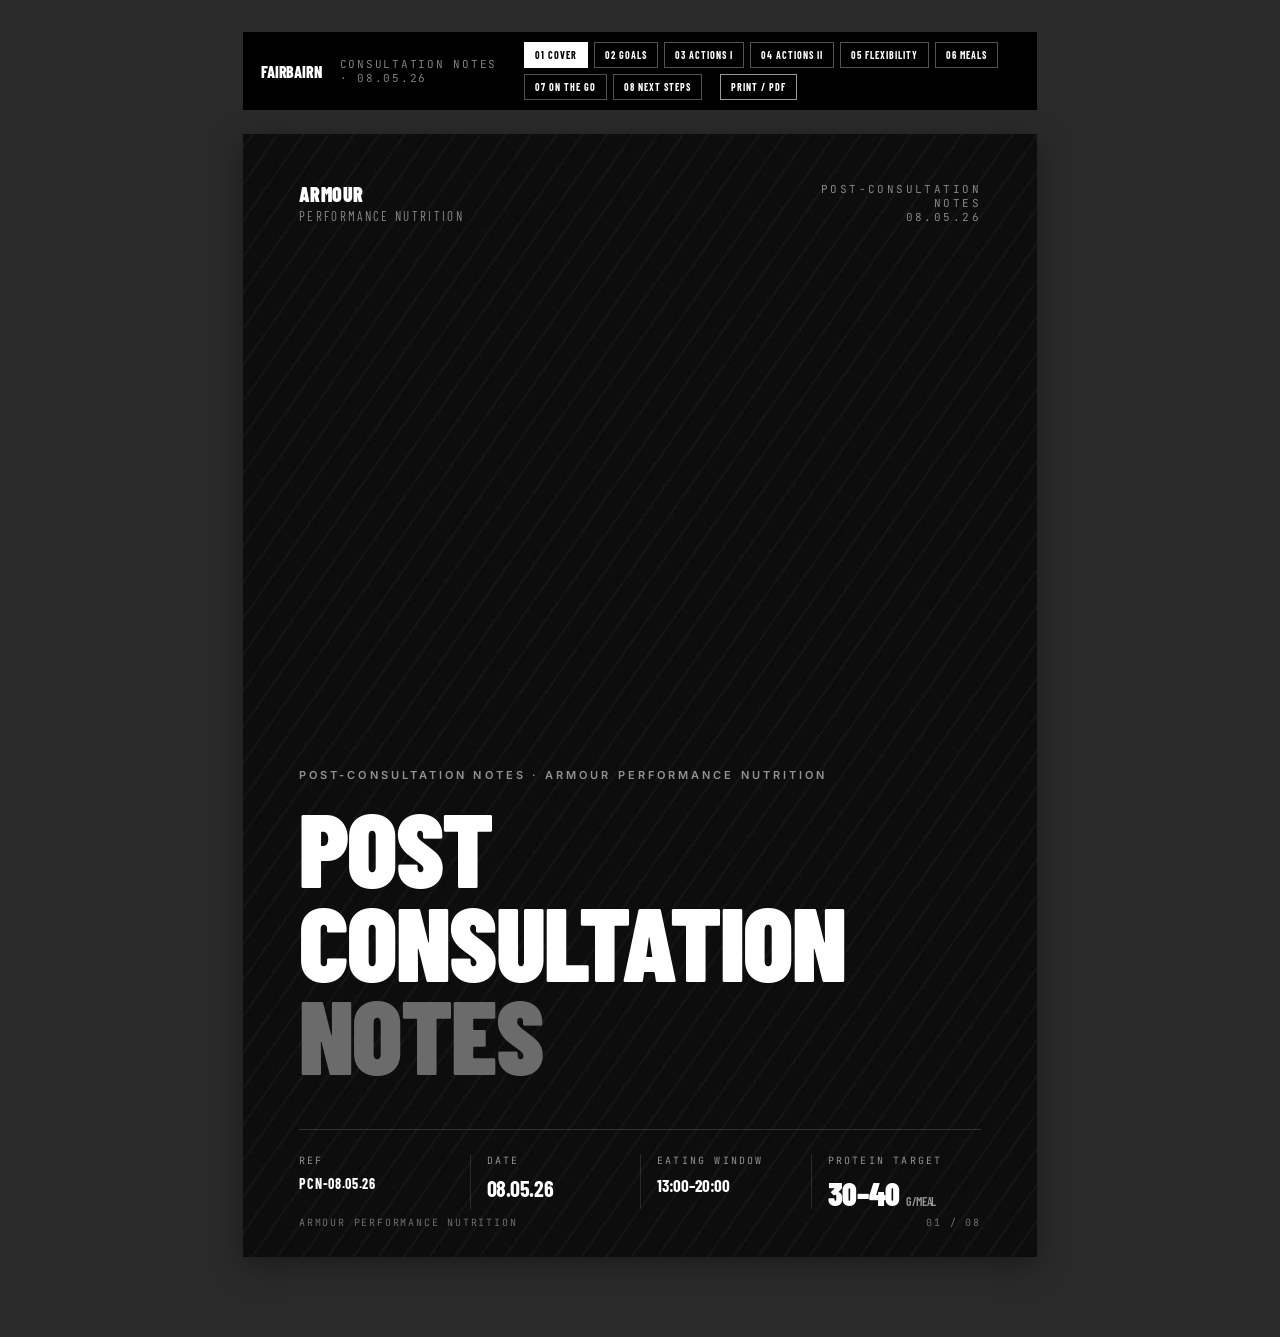
==== commit ca1787e8: "Rebrand to Armour, anonymise client, add print-to-PDF - Replace all Fairbairn Nutrition references w" ====
--- a/index.html
+++ b/index.html
@@ -3,7 +3,7 @@
 <head>
 <meta charset="UTF-8">
 <meta name="viewport" content="width=device-width, initial-scale=1.0">
-<title>Fairbairn Nutrition — Pete · Post-Consultation Notes</title>
+<title>Armour Performance Nutrition — Post-Consultation Notes</title>
 <link rel="stylesheet" href="colors_and_type.css">
 <link rel="stylesheet" href="styles.css">
 <style>
@@ -261,6 +261,21 @@
   }
   .compare-table td.col-flexible { background: #fff; }
   .compare-table tr:last-child td { border-bottom: 0; }
+
+  /* ---- Print / PDF ---- */
+  @media print {
+    html, body { background: #fff; }
+    .kit-stage { padding: 0; gap: 0; align-items: flex-start; }
+    .kit-toolbar { display: none; }
+    .brief-page {
+      display: block !important;   /* show all pages regardless of .visible */
+      box-shadow: none;
+      page-break-after: always;
+      break-after: page;
+    }
+    .brief-page:last-of-type { page-break-after: avoid; break-after: avoid; }
+  }
+  @page { size: A4 portrait; margin: 0; }
 </style>
 </head>
 <body>
@@ -270,7 +285,7 @@
   <!-- Toolbar -->
   <div class="kit-toolbar">
     <span class="kit-toolbar__brand">FAIRBAIRN</span>
-    <span class="kit-toolbar__meta">Consultation Notes · Pete · 08.05.26</span>
+    <span class="kit-toolbar__meta">Consultation Notes · 08.05.26</span>
     <nav class="kit-toolbar__nav">
       <button class="kit-toolbar__btn active" onclick="showPage(0,this)">01 Cover</button>
       <button class="kit-toolbar__btn" onclick="showPage(1,this)">02 Goals</button>
@@ -280,6 +295,7 @@
       <button class="kit-toolbar__btn" onclick="showPage(5,this)">06 Meals</button>
       <button class="kit-toolbar__btn" onclick="showPage(6,this)">07 On the Go</button>
       <button class="kit-toolbar__btn" onclick="showPage(7,this)">08 Next Steps</button>
+      <button class="kit-toolbar__btn" onclick="printAll()" style="margin-left:12px;border-color:rgba(255,255,255,0.6);">Print / PDF</button>
     </nav>
   </div>
 
@@ -291,16 +307,16 @@
       <div class="brief-cover">
         <div class="brief-cover__top">
           <div class="brief-cover__wordmark">
-            FAIRBAIRN
+            ARMOUR
             <span>Performance Nutrition</span>
           </div>
           <div class="brief-cover__ident">
-            Post-Consultation<br>Notes · Pete<br>08.05.26
+            Post-Consultation<br>Notes<br>08.05.26
           </div>
         </div>
 
         <div class="brief-cover__title">
-          <div class="brief-cover__eyebrow">Post-Consultation Notes · Fairbairn Nutrition</div>
+          <div class="brief-cover__eyebrow">Post-Consultation Notes · Armour Performance Nutrition</div>
           <span class="brief-cover__line">POST</span>
           <span class="brief-cover__line">CONSULT&shy;ATION</span>
           <span class="brief-cover__line brief-cover__line--grey">NOTES</span>
@@ -308,8 +324,8 @@
 
         <div class="brief-cover__strip">
           <div class="brief-cover__metric">
-            <div class="brief-cover__metric-label">Client</div>
-            <div class="brief-cover__metric-val">PETE</div>
+            <div class="brief-cover__metric-label">Ref</div>
+            <div class="brief-cover__metric-val" style="font-size:14px;letter-spacing:0.06em;">PCN-08.05.26</div>
           </div>
           <div class="brief-cover__metric">
             <div class="brief-cover__metric-label">Date</div>
@@ -327,7 +343,7 @@
       </div>
     </div>
     <div class="brief-page__pagenum">
-      <span>Fairbairn Nutrition · ultraendurancenutrition.com</span>
+      <span>Armour Performance Nutrition</span>
       <span>01 / 08</span>
     </div>
   </div>
@@ -411,7 +427,7 @@
       <div class="brief-spacer"></div>
     </div>
     <div class="brief-page__pagenum">
-      <span>Fairbairn Nutrition · ultraendurancenutrition.com</span>
+      <span>Armour Performance Nutrition</span>
       <span>02 / 08</span>
     </div>
   </div>
@@ -470,7 +486,7 @@
       <div class="brief-spacer"></div>
     </div>
     <div class="brief-page__pagenum">
-      <span>Fairbairn Nutrition · ultraendurancenutrition.com</span>
+      <span>Armour Performance Nutrition</span>
       <span>03 / 08</span>
     </div>
   </div>
@@ -553,7 +569,7 @@
       <div class="brief-spacer"></div>
     </div>
     <div class="brief-page__pagenum">
-      <span>Fairbairn Nutrition · ultraendurancenutrition.com</span>
+      <span>Armour Performance Nutrition</span>
       <span>04 / 08</span>
     </div>
   </div>
@@ -639,7 +655,7 @@
       <div class="brief-spacer"></div>
     </div>
     <div class="brief-page__pagenum">
-      <span>Fairbairn Nutrition · ultraendurancenutrition.com</span>
+      <span>Armour Performance Nutrition</span>
       <span>05 / 08</span>
     </div>
   </div>
@@ -732,7 +748,7 @@
       <div class="brief-spacer"></div>
     </div>
     <div class="brief-page__pagenum">
-      <span>Fairbairn Nutrition · ultraendurancenutrition.com</span>
+      <span>Armour Performance Nutrition</span>
       <span>06 / 08</span>
     </div>
   </div>
@@ -815,7 +831,7 @@
       <div class="brief-spacer"></div>
     </div>
     <div class="brief-page__pagenum">
-      <span>Fairbairn Nutrition · ultraendurancenutrition.com</span>
+      <span>Armour Performance Nutrition</span>
       <span>07 / 08</span>
     </div>
   </div>
@@ -919,8 +935,7 @@
       <div style="display:flex;justify-content:space-between;align-items:baseline;">
         <div>
           <div class="brief-eyebrow" style="margin-bottom:4px;">Prepared by</div>
-          <div style="font-family:var(--font-display);font-weight:800;font-size:18px;text-transform:uppercase;letter-spacing:0.02em;">Paul Fairbairn</div>
-          <div style="font-family:var(--font-mono);font-size:10px;letter-spacing:0.16em;text-transform:uppercase;color:var(--grey-400);margin-top:4px;">Fairbairn Nutrition · ultraendurancenutrition.com</div>
+          <div style="font-family:var(--font-display);font-weight:800;font-size:18px;text-transform:uppercase;letter-spacing:0.02em;">Armour Performance Nutrition</div>
         </div>
         <div style="text-align:right;">
           <div class="brief-eyebrow" style="margin-bottom:4px;">Date</div>
@@ -931,7 +946,7 @@
 
     </div>
     <div class="brief-page__pagenum">
-      <span>Fairbairn Nutrition · ultraendurancenutrition.com</span>
+      <span>Armour Performance Nutrition</span>
       <span>08 / 08</span>
     </div>
   </div>
@@ -939,6 +954,10 @@
 </div><!-- /kit-stage -->
 
 <script>
+  function printAll() {
+    window.print();
+  }
+
   function showPage(index, btn) {
     // Hide all pages
     document.querySelectorAll('.brief-page').forEach(function(p) {
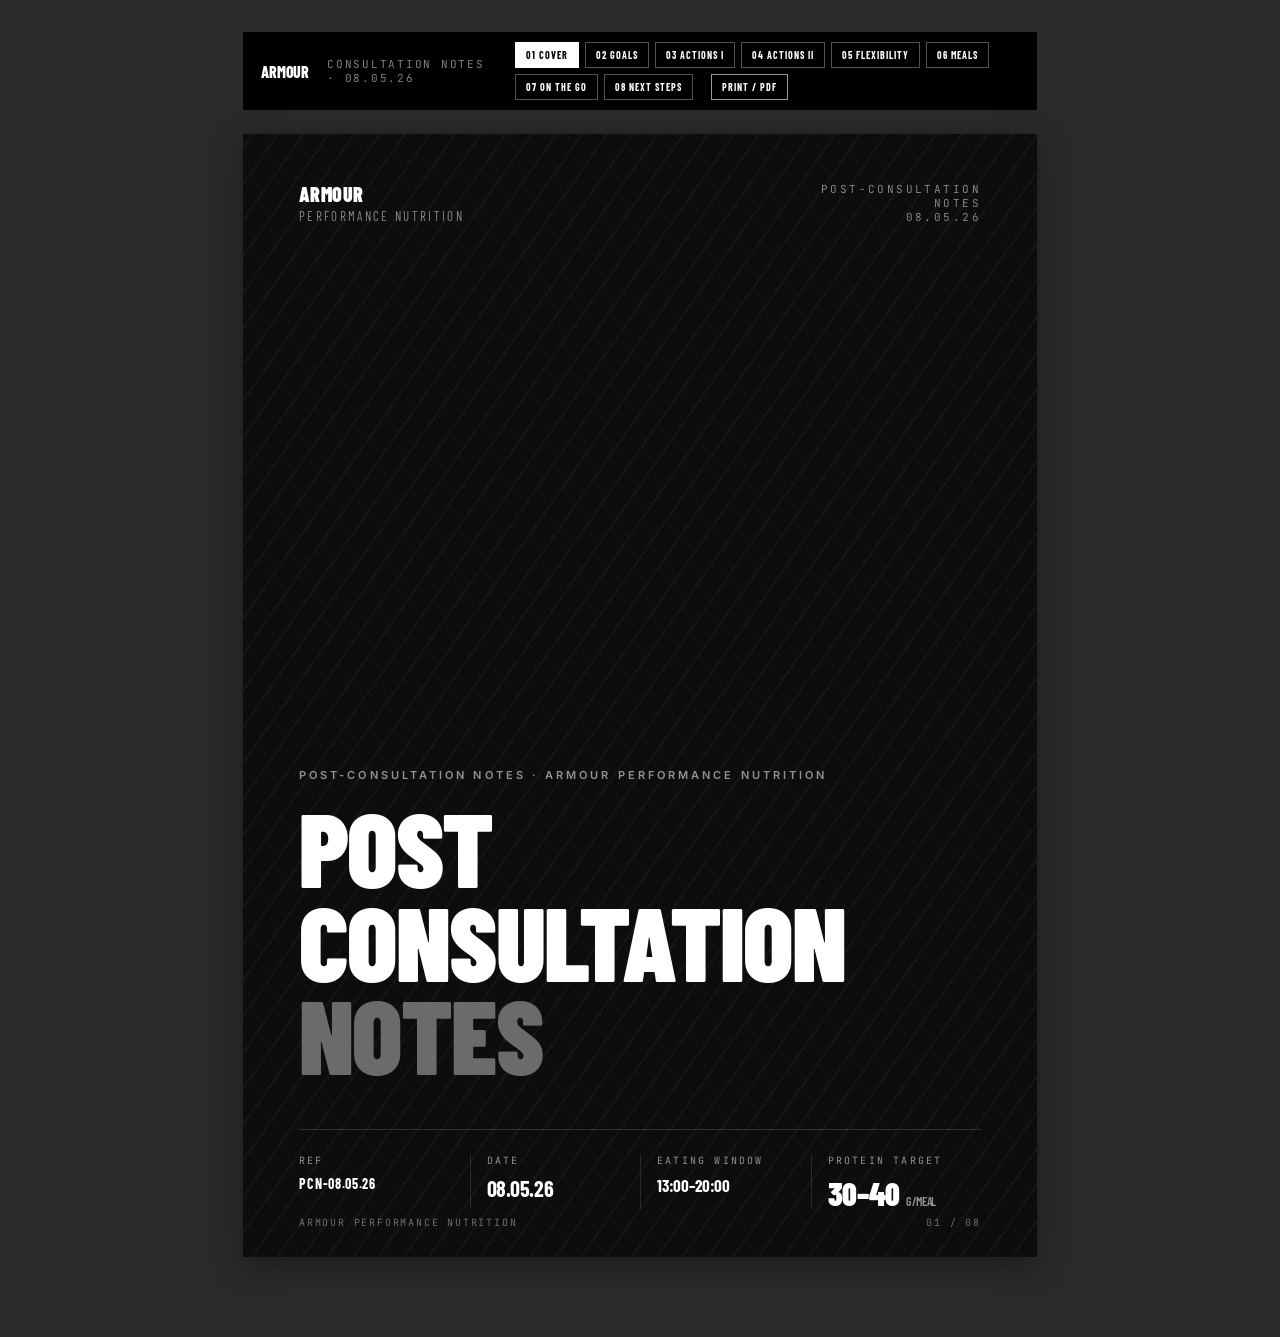
==== commit 6a5adb00: "Remove final Fairbairn mention from toolbar brand https://claude.ai/code/session_011AGPsfEgiU4KYtAoL" ====
--- a/index.html
+++ b/index.html
@@ -284,7 +284,7 @@
 
   <!-- Toolbar -->
   <div class="kit-toolbar">
-    <span class="kit-toolbar__brand">FAIRBAIRN</span>
+    <span class="kit-toolbar__brand">ARMOUR</span>
     <span class="kit-toolbar__meta">Consultation Notes · 08.05.26</span>
     <nav class="kit-toolbar__nav">
       <button class="kit-toolbar__btn active" onclick="showPage(0,this)">01 Cover</button>
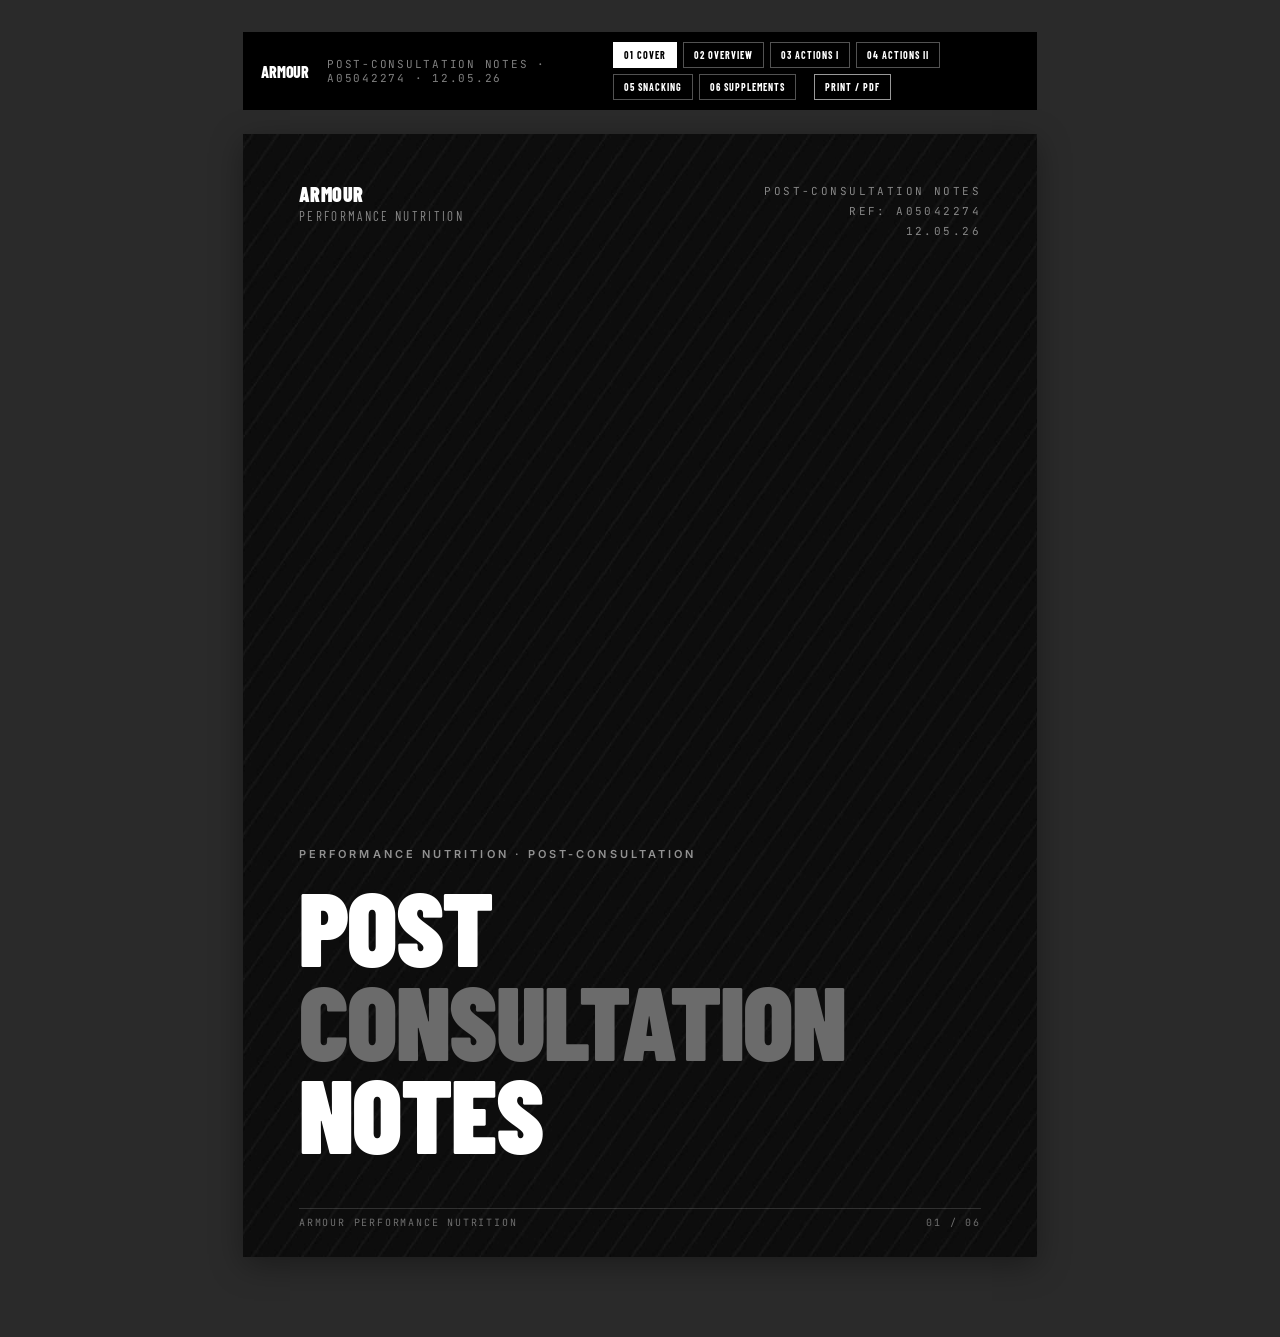
==== commit 932768e8: "Build post-consultation notes for client A05042274 6-page branded document following the Armour Perf" ====
--- a/index.html
+++ b/index.html
@@ -3,7 +3,7 @@
 <head>
 <meta charset="UTF-8">
 <meta name="viewport" content="width=device-width, initial-scale=1.0">
-<title>Armour Performance Nutrition — Post-Consultation Notes</title>
+<title>Armour Performance Nutrition — Post-Consultation Notes · A05042274</title>
 <link rel="stylesheet" href="colors_and_type.css">
 <link rel="stylesheet" href="styles.css">
 <style>
@@ -79,7 +79,7 @@
     display: flex; flex-direction: column;
   }
   .brief-cover__top {
-    display: flex; justify-content: space-between; align-items: center;
+    display: flex; justify-content: space-between; align-items: flex-start;
   }
   .brief-cover__wordmark {
     font-family: var(--font-display); font-weight: 900;
@@ -95,6 +95,7 @@
     letter-spacing: 0.22em; text-transform: uppercase;
     color: rgba(255,255,255,0.5);
     text-align: right;
+    line-height: 1.8;
   }
   .brief-cover__title { margin-top: auto; margin-bottom: 48px; }
   .brief-cover__eyebrow {
@@ -108,44 +109,9 @@
     text-transform: uppercase; display: block;
   }
   .brief-cover__line--grey { color: var(--grey-400); }
-  .brief-cover__strip {
-    display: grid; grid-template-columns: repeat(4, 1fr);
-    border-top: 1px solid rgba(255,255,255,0.15);
-    padding-top: 24px;
-  }
-  .brief-cover__metric {
-    padding: 0 16px;
-    border-left: 1px solid rgba(255,255,255,0.12);
-  }
-  .brief-cover__metric:first-child { border-left: 0; padding-left: 0; }
-  .brief-cover__metric-label {
-    font-family: var(--font-mono); font-size: 10px;
-    letter-spacing: 0.22em; text-transform: uppercase;
-    color: rgba(255,255,255,0.55); margin-bottom: 10px;
-  }
-  .brief-cover__metric-num {
-    font-family: var(--font-display); font-weight: 900;
-    font-size: 32px; line-height: 1; letter-spacing: -0.01em;
-  }
-  .brief-cover__metric-unit {
-    font-family: var(--font-display); font-weight: 600; font-size: 12px;
-    color: rgba(255,255,255,0.55); margin-left: 6px; text-transform: uppercase;
-  }
-  .brief-cover__metric-val {
-    font-family: var(--font-display); font-weight: 700;
-    font-size: 22px; line-height: 1; letter-spacing: -0.01em;
-  }
-
-  /* Spectrum bar for dietary flexibility */
-  .spectrum-bar {
-    height: 8px; background: linear-gradient(to right, #000 0%, #9A9A9A 50%, #ECECEC 100%);
-    margin: 16px 0 8px;
-  }
-  .spectrum-labels {
-    display: flex; justify-content: space-between;
-    font-family: var(--font-mono); font-size: 9px;
-    letter-spacing: 0.16em; text-transform: uppercase;
-    color: var(--grey-500);
+  .brief-cover__divider {
+    border: 0; border-top: 1px solid rgba(255,255,255,0.15);
+    margin: 0;
   }
 
   /* Numbered list */
@@ -165,102 +131,45 @@
     font-size: 13px; line-height: 1.55; color: #000;
   }
 
-  /* Plan card (Go plan A/B/C) */
-  .plan-card {
-    border: 1px solid var(--rule); padding: 16px 18px;
-  }
-  .plan-card__label {
-    font-family: var(--font-display); font-weight: 800;
-    font-size: 32px; letter-spacing: -0.01em; text-transform: uppercase;
-    line-height: 1; margin-bottom: 4px;
-  }
-  .plan-card__name {
-    font-family: var(--font-mono); font-size: 10px;
-    letter-spacing: 0.18em; text-transform: uppercase;
-    color: var(--grey-400); margin-bottom: 12px;
-  }
-  .plan-card__items {
-    list-style: none; margin: 0; padding: 0;
-    display: flex; flex-direction: column; gap: 6px;
-  }
-  .plan-card__item {
-    display: flex; align-items: flex-start; gap: 8px;
-    font-size: 12px; line-height: 1.4; color: #000;
-  }
-  .plan-card__item::before {
-    content: "→"; font-family: var(--font-body);
-    color: var(--grey-400); flex-shrink: 0; margin-top: 1px;
-  }
-
-  /* Meal grid card */
-  .meal-card {
-    background: var(--grey-100);
-    border-left: 2px solid #000;
-    padding: 14px 16px;
-  }
-  .meal-card__title {
-    font-family: var(--font-display); font-weight: 700;
-    font-size: 13px; text-transform: uppercase;
-    letter-spacing: 0.06em; margin-bottom: 8px;
-  }
-  .meal-card__items {
-    list-style: none; margin: 0; padding: 0;
-    display: flex; flex-direction: column; gap: 4px;
-  }
-  .meal-card__item {
-    font-size: 11px; line-height: 1.4; color: #000;
-    display: flex; gap: 6px; align-items: flex-start;
-  }
-  .meal-card__item::before {
-    content: "·"; color: var(--grey-400); flex-shrink: 0;
-  }
-
-  /* Framework table */
-  .fw-table {
-    width: 100%; border-collapse: collapse; margin-bottom: 20px;
-  }
-  .fw-table th {
-    background: #000; color: #fff;
+  /* Snack category table */
+  .snack-table {
+    width: 100%; border-collapse: collapse;
+    font-size: 12px; margin-bottom: 12px;
+  }
+  .snack-table th {
+    text-align: left; background: #000; color: #fff;
+    padding: 8px 12px;
+    font-family: var(--font-display); font-weight: 700; font-size: 11px;
+    text-transform: uppercase; letter-spacing: 0.1em;
+  }
+  .snack-table td {
+    padding: 9px 12px;
+    border-bottom: 1px solid var(--rule);
+    font-size: 12px; line-height: 1.45; vertical-align: top;
+  }
+  .snack-table tr:last-child td { border-bottom: 0; }
+  .snack-table__option { width: 220px; font-weight: 500; }
+  .snack-table__note { color: var(--grey-500); }
+
+  /* Supplement list */
+  .supp-table {
+    width: 100%; border-collapse: collapse;
+    font-size: 12px; margin-bottom: 24px;
+  }
+  .supp-table th {
+    text-align: left; background: #000; color: #fff;
     padding: 9px 12px;
     font-family: var(--font-display); font-weight: 700; font-size: 11px;
-    text-transform: uppercase; letter-spacing: 0.1em; text-align: left;
-  }
-  .fw-table td {
-    padding: 10px 12px;
+    text-transform: uppercase; letter-spacing: 0.1em;
+  }
+  .supp-table td {
+    padding: 11px 12px;
     border-bottom: 1px solid var(--rule);
-    font-size: 12px; line-height: 1.5; vertical-align: top;
-  }
-  .fw-table tr:last-child td { border-bottom: 0; }
-  .fw-table__category {
-    font-family: var(--font-display); font-weight: 700;
-    font-size: 13px; text-transform: uppercase;
-    letter-spacing: 0.04em; width: 120px;
-  }
-  .fw-table__options { color: var(--grey-500); }
-
-  /* Compare table (rigid vs flexible) */
-  .compare-table {
-    width: 100%; border-collapse: collapse; margin-bottom: 16px;
-  }
-  .compare-table th {
-    padding: 10px 14px;
-    font-family: var(--font-display); font-weight: 700; font-size: 13px;
-    text-transform: uppercase; letter-spacing: 0.04em; text-align: left;
-    border-bottom: 2px solid #000;
-  }
-  .compare-table th.col-rigid { background: #000; color: #fff; }
-  .compare-table th.col-flexible { background: var(--grey-100); color: #000; }
-  .compare-table td {
-    padding: 10px 14px; vertical-align: top;
-    border-bottom: 1px solid var(--rule);
-    font-size: 12px; line-height: 1.5;
-  }
-  .compare-table td.col-rigid {
-    background: #F5F5F4; color: #000;
-    border-right: 1px solid var(--rule);
-  }
-  .compare-table td.col-flexible { background: #fff; }
-  .compare-table tr:last-child td { border-bottom: 0; }
+    vertical-align: top;
+  }
+  .supp-table tr:last-child td { border-bottom: 0; }
+  .supp-table__name { font-weight: 600; font-size: 13px; width: 180px; }
+  .supp-table__note { font-size: 12px; line-height: 1.5; color: #000; }
 
   /* ---- Print / PDF ---- */
   @media print {
@@ -268,7 +177,7 @@
     .kit-stage { padding: 0; gap: 0; align-items: flex-start; }
     .kit-toolbar { display: none; }
     .brief-page {
-      display: block !important;   /* show all pages regardless of .visible */
+      display: block !important;
       box-shadow: none;
       page-break-after: always;
       break-after: page;
@@ -285,16 +194,14 @@
   <!-- Toolbar -->
   <div class="kit-toolbar">
     <span class="kit-toolbar__brand">ARMOUR</span>
-    <span class="kit-toolbar__meta">Consultation Notes · 08.05.26</span>
+    <span class="kit-toolbar__meta">Post-Consultation Notes · A05042274 · 12.05.26</span>
     <nav class="kit-toolbar__nav">
       <button class="kit-toolbar__btn active" onclick="showPage(0,this)">01 Cover</button>
-      <button class="kit-toolbar__btn" onclick="showPage(1,this)">02 Goals</button>
+      <button class="kit-toolbar__btn" onclick="showPage(1,this)">02 Overview</button>
       <button class="kit-toolbar__btn" onclick="showPage(2,this)">03 Actions I</button>
       <button class="kit-toolbar__btn" onclick="showPage(3,this)">04 Actions II</button>
-      <button class="kit-toolbar__btn" onclick="showPage(4,this)">05 Flexibility</button>
-      <button class="kit-toolbar__btn" onclick="showPage(5,this)">06 Meals</button>
-      <button class="kit-toolbar__btn" onclick="showPage(6,this)">07 On the Go</button>
-      <button class="kit-toolbar__btn" onclick="showPage(7,this)">08 Next Steps</button>
+      <button class="kit-toolbar__btn" onclick="showPage(4,this)">05 Snacking</button>
+      <button class="kit-toolbar__btn" onclick="showPage(5,this)">06 Supplements</button>
       <button class="kit-toolbar__btn" onclick="printAll()" style="margin-left:12px;border-color:rgba(255,255,255,0.6);">Print / PDF</button>
     </nav>
   </div>
@@ -305,51 +212,38 @@
   <div class="brief-page brief-page--dark visible" id="page-0">
     <div class="brief-page__inner brief-page__inner--bleed">
       <div class="brief-cover">
+
         <div class="brief-cover__top">
           <div class="brief-cover__wordmark">
             ARMOUR
             <span>Performance Nutrition</span>
           </div>
           <div class="brief-cover__ident">
-            Post-Consultation<br>Notes<br>08.05.26
+            Post-Consultation Notes<br>
+            Ref: A05042274<br>
+            12.05.26
           </div>
         </div>
 
         <div class="brief-cover__title">
-          <div class="brief-cover__eyebrow">Post-Consultation Notes · Armour Performance Nutrition</div>
+          <div class="brief-cover__eyebrow">Performance Nutrition · Post-Consultation</div>
           <span class="brief-cover__line">POST</span>
-          <span class="brief-cover__line">CONSULT&shy;ATION</span>
-          <span class="brief-cover__line brief-cover__line--grey">NOTES</span>
-        </div>
-
-        <div class="brief-cover__strip">
-          <div class="brief-cover__metric">
-            <div class="brief-cover__metric-label">Ref</div>
-            <div class="brief-cover__metric-val" style="font-size:14px;letter-spacing:0.06em;">PCN-08.05.26</div>
-          </div>
-          <div class="brief-cover__metric">
-            <div class="brief-cover__metric-label">Date</div>
-            <div class="brief-cover__metric-val">08.05.26</div>
-          </div>
-          <div class="brief-cover__metric">
-            <div class="brief-cover__metric-label">Eating Window</div>
-            <div class="brief-cover__metric-val" style="font-size:17px;">13:00–20:00</div>
-          </div>
-          <div class="brief-cover__metric">
-            <div class="brief-cover__metric-label">Protein Target</div>
-            <div class="brief-cover__metric-num">30–40<span class="brief-cover__metric-unit">g/meal</span></div>
-          </div>
-        </div>
+          <span class="brief-cover__line brief-cover__line--grey">CONSULT&shy;ATION</span>
+          <span class="brief-cover__line">NOTES</span>
+        </div>
+
+        <hr class="brief-cover__divider">
+
       </div>
     </div>
     <div class="brief-page__pagenum">
       <span>Armour Performance Nutrition</span>
-      <span>01 / 08</span>
+      <span>01 / 06</span>
     </div>
   </div>
 
   <!-- ============================================================
-       PAGE 2 — CONTEXT & GOALS
+       PAGE 2 — OVERVIEW & GOALS
   ============================================================ -->
   <div class="brief-page" id="page-1">
     <div class="brief-page__inner">
@@ -358,41 +252,8 @@
       <h1 class="brief-h1">CONTEXT<br>&amp; GOALS</h1>
       <hr class="brief-rule--strong" style="margin-bottom:20px;">
 
-      <div class="brief-grid-2" style="margin-bottom:20px;">
-        <div>
-          <div class="brief-eyebrow">Situation</div>
-          <ul class="brief-numbered" style="margin-top:6px;">
-            <li>
-              <span class="brief-numbered__num">01</span>
-              <span class="brief-numbered__text">Back injury — progressively worsening, limits training capacity.</span>
-            </li>
-            <li>
-              <span class="brief-numbered__num">02</span>
-              <span class="brief-numbered__text">Work is physically demanding and unpredictable — driving days with subsidy available.</span>
-            </li>
-            <li>
-              <span class="brief-numbered__num">03</span>
-              <span class="brief-numbered__text">History of weight cutting and all-or-nothing eating — current intake well under 1,000kcal on most days.</span>
-            </li>
-            <li>
-              <span class="brief-numbered__num">04</span>
-              <span class="brief-numbered__text">Current pattern: salami, cheese, breadsticks, and a protein shake. Restriction driving later overeating.</span>
-            </li>
-          </ul>
-        </div>
-        <div>
-          <div class="brief-eyebrow">Bottom Line</div>
-          <p class="brief-body" style="margin-top:6px;">Two proper meals. Every day. Everything else builds from there.</p>
-          <div style="height:16px;"></div>
-          <div class="brief-eyebrow">Eating Window</div>
-          <p class="brief-body" style="margin-top:6px;font-weight:600;">13:00 → 18:00–20:00</p>
-          <div style="height:16px;"></div>
-          <div class="brief-eyebrow">Focus</div>
-          <p class="brief-body" style="margin-top:6px;">Build consistent, nourishing habits that support weight loss without repeating the restriction-and-rebound cycle.</p>
-        </div>
-      </div>
-
-      <!-- Goals section bar -->
+      <p class="brief-body" style="margin-bottom:20px;">Your weight has dropped off over several months, from 97kg down to 91kg, driven by a run of travel, a house move, and a demanding work period rather than any deliberate change to how you eat. The structure across your main meals is solid and protein intake across the day is likely already in a good place. Your focus should be on adding food between those meals to close the gap between what you are spending and what you are taking in.</p>
+
       <div class="brief-section">
         <div class="brief-section__bar">
           <span class="brief-section__num">01</span>
@@ -400,35 +261,35 @@
         </div>
       </div>
 
-      <ul class="brief-numbered" style="margin-bottom:20px;">
+      <ul class="brief-numbered" style="margin-bottom:24px;">
         <li>
           <span class="brief-numbered__num">A</span>
-          <span class="brief-numbered__text">Lose weight to take pressure off the back and support recovery.</span>
+          <span class="brief-numbered__text">Get back to your previous weight of 97kg.</span>
         </li>
         <li>
           <span class="brief-numbered__num">B</span>
-          <span class="brief-numbered__text">Start boxing again once back and weight allow.</span>
+          <span class="brief-numbered__text">Increase overall calorie intake, with carbohydrates to fuel training as the main priority.</span>
         </li>
         <li>
           <span class="brief-numbered__num">C</span>
-          <span class="brief-numbered__text">Build a more consistent, less chaotic relationship with food.</span>
+          <span class="brief-numbered__text">Build eating habits that hold up during busy and inconsistent periods.</span>
         </li>
       </ul>
 
       <div class="brief-highlight">
-        <div class="brief-highlight__label">Priority · Eating Window</div>
+        <div class="brief-highlight__label">The Main Lever</div>
         <div class="brief-highlight__value">
-          <span class="brief-highlight__num" style="font-size:42px;">13:00</span>
-          <span class="brief-highlight__unit">→ 20:00</span>
-        </div>
-        <p class="brief-highlight__body">Two main meals within the window. One or two snacks. Structure reduces decision-making in the moment — and removes the conditions that drive unplanned eating.</p>
+          <span class="brief-highlight__num" style="font-size:42px;">ADD</span>
+          <span class="brief-highlight__unit">snacks between meals</span>
+        </div>
+        <p class="brief-highlight__body">Main meals are in reasonable shape. What is missing is food in between. Two windows to work with: mid-morning and mid-afternoon. Carbohydrate-focused options are the priority.</p>
       </div>
 
       <div class="brief-spacer"></div>
     </div>
     <div class="brief-page__pagenum">
-      <span>Armour Performance Nutrition</span>
-      <span>02 / 08</span>
+      <span>Armour Performance Nutrition · A05042274</span>
+      <span>02 / 06</span>
     </div>
   </div>
 
@@ -446,53 +307,38 @@
       <div class="brief-section">
         <div class="brief-section__bar">
           <span class="brief-section__num">01</span>
-          <span class="brief-section__title">Build Two Main Meals</span>
-          <span class="brief-section__sub">Within eating window</span>
-        </div>
-      </div>
-
-      <p class="brief-body" style="margin-bottom:12px;">The most important change. Current intake is well under 1,000kcal on most days — that level of restriction makes hunger and overeating later almost inevitable and does not support training.</p>
-      <p class="brief-body" style="margin-bottom:16px;">Two main meals in the eating window, plus one or two snacks. Each meal needs a proper protein source, a carbohydrate, and vegetables. Frame it as <em>"how much nutrition can I get"</em> — not how low can I go.</p>
-
-      <div class="brief-highlight" style="margin-bottom:16px;">
-        <div class="brief-highlight__label">Protein Target · Per Main Meal</div>
-        <div class="brief-highlight__value">
-          <span class="brief-highlight__num">30–40</span>
-          <span class="brief-highlight__unit">g protein</span>
-        </div>
-        <p class="brief-highlight__body">Chicken: 150–200g cooked. Scrambled eggs on toast: 3 eggs (~20g) + tin of beans = ~30g with good fibre. No need to count — just include a proper source.</p>
+          <span class="brief-section__title">Add Snacks Between Meals</span>
+          <span class="brief-section__sub">This is the main lever</span>
+        </div>
+      </div>
+
+      <p class="brief-body" style="margin-bottom:12px;">Your three main meals are in reasonable shape and protein intake across the day is likely already sufficient. What is missing is food in between. There are two windows to work with: mid-morning between breakfast and lunch, and mid-afternoon between lunch and dinner. Carbohydrate-focused options are the priority — bagels with honey, cereal bars, flapjacks, fruit and nut bars, or a smoothie all work well. The snacking section gives you a straightforward way to pick the right option depending on what you need in that moment.</p>
+
+      <div class="brief-panel" style="margin-bottom:16px;">
+        <div class="brief-panel__title">One thing to keep in mind</div>
+        <p class="brief-panel__body">You mentioned avoiding eating close to bed because of how it affects sleep, and that is sensible to maintain. The aim is to front-load the extra intake earlier in the day rather than rely on eating late to hit the numbers.</p>
       </div>
 
       <!-- Action 02 -->
       <div class="brief-section">
         <div class="brief-section__bar">
           <span class="brief-section__num">02</span>
-          <span class="brief-section__title">Switch Your Soups</span>
-          <span class="brief-section__sub">350–400kcal target</span>
-        </div>
-      </div>
-
-      <div class="brief-grid-2" style="margin-bottom:0;">
-        <div class="brief-panel">
-          <div class="brief-panel__title">What to look for</div>
-          <p class="brief-panel__body">350–400kcal. High protein and fibre. Chicken and vegetable or lentil-based. Baxters, New Covent Garden, Tesco Finest, M&amp;S all have strong options.</p>
-        </div>
-        <div class="brief-panel">
-          <div class="brief-panel__title">How to use them</div>
-          <p class="brief-panel__body">Works in a flask on driving days. Pair with a bread roll — now it is a proper meal, not a placeholder. The very-low-calorie soups are not doing the job.</p>
-        </div>
-      </div>
+          <span class="brief-section__title">Use Smoothies as an Easy Calorie Top-Up</span>
+        </div>
+      </div>
+
+      <p class="brief-body" style="margin-bottom:12px;">A smoothie is one of the most efficient ways to add calories and a ton of micronutrients without it feeling like another meal. A simple approach: a base (oats, yogurt, or banana), a liquid (milk or juice), and extras depending on timing and what you need (fruit, honey, nut butter, avocado). Two minutes to make, can be prepared the night before if mornings are tight, and easily portable. Mid-morning works well, or alongside breakfast if the window is there.</p>
 
       <div class="brief-spacer"></div>
     </div>
     <div class="brief-page__pagenum">
-      <span>Armour Performance Nutrition</span>
-      <span>03 / 08</span>
+      <span>Armour Performance Nutrition · A05042274</span>
+      <span>03 / 06</span>
     </div>
   </div>
 
   <!-- ============================================================
-       PAGE 4 — KEY ACTIONS II (03 & 04)
+       PAGE 4 — KEY ACTIONS II (03)
   ============================================================ -->
   <div class="brief-page" id="page-3">
     <div class="brief-page__inner">
@@ -501,433 +347,210 @@
       <div class="brief-section" style="margin-top:0;">
         <div class="brief-section__bar">
           <span class="brief-section__num">03</span>
-          <span class="brief-section__title">Protein Shake</span>
-          <span class="brief-section__sub">Snack — not a meal</span>
-        </div>
-      </div>
-
-      <div class="brief-grid-2" style="margin-bottom:20px;">
-        <div>
-          <div class="brief-eyebrow">Keep it at 17:30</div>
-          <p class="brief-body" style="margin-top:6px;">The protein shake works well as a snack between meals. Keep it where it is. Do not use it as a meal replacement.</p>
-          <div style="height:12px;"></div>
-          <div class="brief-eyebrow">Pair it</div>
-          <p class="brief-body" style="margin-top:6px;">Add a piece of fruit or a couple of rice cakes. Carbohydrate alongside the protein makes it more satisfying.</p>
-        </div>
-        <div class="brief-panel" style="margin-bottom:0;">
-          <div class="brief-panel__title">Pop Chips &amp; Diet Coke</div>
-          <p class="brief-panel__body">These tools can help manage cravings — that is not a problem. They work better as add-ons when the main meals are already solid, rather than as the primary strategy.</p>
-        </div>
-      </div>
-
-      <!-- Action 04 -->
+          <span class="brief-section__title">Stack Snacks With Existing Routine Cues</span>
+        </div>
+      </div>
+
+      <p class="brief-body" style="margin-bottom:16px;">With a schedule that shifts as much as yours does, fixed eating times won't always be reliable. Try to attach eating to things that already happen fairly consistently — specific points in your day that remain relatively stable regardless of what else is going on. You know your routine better than anyone, so you know which points those are. The aim is to make one or two feeding opportunities automatic: e.g. something in your bag before you leave or a bar strapped to a water bottle.</p>
+
+      <div class="brief-highlight" style="margin-bottom:24px;">
+        <div class="brief-highlight__label">The Principle</div>
+        <div class="brief-highlight__value">
+          <span class="brief-highlight__num" style="font-size:36px;line-height:1.05;">MAKE IT</span>
+        </div>
+        <div class="brief-highlight__value" style="margin-top:0;">
+          <span class="brief-highlight__num" style="font-size:36px;line-height:1.05;">AUTOMATIC</span>
+        </div>
+        <p class="brief-highlight__body">Attach eating to events that already happen. Remove the decision from the moment. One or two consistent feeding opportunities beats five inconsistent ones.</p>
+      </div>
+
       <div class="brief-section">
         <div class="brief-section__bar">
-          <span class="brief-section__num">04</span>
-          <span class="brief-section__title">Structured Diet Breaks</span>
-          <span class="brief-section__sub">Every 3 weeks</span>
-        </div>
-      </div>
-
-      <p class="brief-body" style="margin-bottom:16px;">Regular breaks from a deficit rather than running one continuously. Three weeks of consistent dieting, then a minimum of three days at maintenance. This gives a psychological reset and helps re-establish appetite before the next block.</p>
-
-      <table class="brief-table" style="margin-bottom:18px;">
-        <thead>
-          <tr>
-            <th>Phase</th>
-            <th>Duration</th>
-            <th>Approach</th>
-          </tr>
-        </thead>
-        <tbody>
-          <tr>
-            <td class="brief-table__action" style="font-weight:600;">Deficit block</td>
-            <td class="brief-table__action">~3 weeks</td>
-            <td class="brief-table__action">Consistent eating as outlined. Track start date.</td>
-          </tr>
-          <tr>
-            <td class="brief-table__action" style="font-weight:600;">Maintenance break</td>
-            <td class="brief-table__action">3+ days</td>
-            <td class="brief-table__action">Same foods — slightly larger portions or add breakfast back. Not a free-for-all.</td>
-          </tr>
-        </tbody>
-      </table>
-
-      <div class="brief-panel" style="margin-bottom:18px;">
-        <div class="brief-panel__title">Building the skill</div>
-        <p class="brief-panel__body">Given a history of weight cycling through restriction and gain, practising eating at maintenance with solid habits already in place is genuinely useful. Think of it as building a skill — not a reward. You decide when to take the break. Keep a note of when you start each block.</p>
-      </div>
-
-      <div class="brief-highlight">
-        <div class="brief-highlight__label">Target Cycle</div>
-        <div class="brief-highlight__value">
-          <span class="brief-highlight__num" style="font-size:42px;">3</span>
-          <span class="brief-highlight__unit">weeks on → 3 days min off</span>
-        </div>
-      </div>
+          <span class="brief-section__num">→</span>
+          <span class="brief-section__title">Summary — Key Priorities</span>
+        </div>
+      </div>
+
+      <ul class="brief-numbered" style="margin-bottom:0;">
+        <li>
+          <span class="brief-numbered__num">01</span>
+          <span class="brief-numbered__text">Add carbohydrate-focused snacks in the mid-morning and mid-afternoon windows.</span>
+        </li>
+        <li>
+          <span class="brief-numbered__num">02</span>
+          <span class="brief-numbered__text">Use a smoothie as a quick calorie and micronutrient top-up — mid-morning or with breakfast.</span>
+        </li>
+        <li>
+          <span class="brief-numbered__num">03</span>
+          <span class="brief-numbered__text">Attach one or two snack opportunities to existing routine anchors. Front-load intake earlier in the day.</span>
+        </li>
+      </ul>
 
       <div class="brief-spacer"></div>
     </div>
     <div class="brief-page__pagenum">
-      <span>Armour Performance Nutrition</span>
-      <span>04 / 08</span>
+      <span>Armour Performance Nutrition · A05042274</span>
+      <span>04 / 06</span>
     </div>
   </div>
 
   <!-- ============================================================
-       PAGE 5 — DIETARY FLEXIBILITY
+       PAGE 5 — SNACKING GUIDE
   ============================================================ -->
   <div class="brief-page" id="page-4">
     <div class="brief-page__inner">
 
       <div class="brief-section" style="margin-top:0;">
         <div class="brief-section__bar">
-          <span class="brief-section__num">05</span>
-          <span class="brief-section__title">Dietary Flexibility</span>
-        </div>
-      </div>
-
-      <p class="brief-body" style="margin-bottom:16px;">People sit somewhere along a spectrum in how they approach food — from more rigid to more flexible. This is not a fixed category and can shift over time depending on situation, environment, and emotional state.</p>
-
-      <div class="spectrum-bar"></div>
-      <div class="spectrum-labels">
-        <span>Rigid</span>
-        <span>Balanced</span>
-        <span>Flexible</span>
-      </div>
-
-      <div style="height:18px;"></div>
-
-      <table class="compare-table" style="margin-bottom:18px;">
+          <span class="brief-section__num">04</span>
+          <span class="brief-section__title">Snacking</span>
+          <span class="brief-section__sub">Practical options — convenience-based</span>
+        </div>
+      </div>
+
+      <p class="brief-body" style="margin-bottom:14px;">These are all things you can pick up from most supermarkets, petrol stations, or convenience shops.</p>
+
+      <table class="snack-table">
         <thead>
           <tr>
-            <th class="col-rigid">Rigid Dietary Restraint</th>
-            <th class="col-flexible">Flexible Dietary Restraint</th>
+            <th colspan="2">Balanced / "Covers Most Bases"</th>
           </tr>
         </thead>
         <tbody>
           <tr>
-            <td class="col-rigid">All-or-nothing approach</td>
-            <td class="col-flexible">Moderate, consistent approach</td>
-          </tr>
-          <tr>
-            <td class="col-rigid">Eliminates 'forbidden' foods, narrowing variety</td>
-            <td class="col-flexible">Focus on choices — not rules</td>
-          </tr>
-          <tr>
-            <td class="col-rigid">One 'cheat' triggers further overeating — the day is already written off</td>
-            <td class="col-flexible">No foods entirely off limits — think frequency, portion, context</td>
-          </tr>
-          <tr>
-            <td class="col-rigid">Linked to increased impulsiveness and setbacks</td>
-            <td class="col-flexible">More likely to reach long-term goals</td>
+            <td class="snack-table__option">Meal deal (sandwich or wrap + snack + drink)</td>
+            <td class="snack-table__note">Moderate–high carbs + moderate protein</td>
+          </tr>
+          <tr>
+            <td class="snack-table__option">Hummus + veg snack pot</td>
+            <td class="snack-table__note">Moderate protein + moderate carbs</td>
           </tr>
         </tbody>
       </table>
 
-      <!-- Language section -->
-      <div class="brief-section">
-        <div class="brief-section__bar">
-          <span class="brief-section__num">→</span>
-          <span class="brief-section__title">Shifting the Language</span>
-        </div>
-      </div>
-
-      <div class="brief-grid-2" style="margin-bottom:16px;">
-        <div class="brief-panel">
-          <div class="brief-panel__title">Move away from</div>
-          <p class="brief-panel__body">"Cheating." "Cheat days." The cheat-and-diet cycle is exactly the pattern that keeps people stuck. Catch yourself when you use this framing.</p>
-        </div>
-        <div class="brief-panel">
-          <div class="brief-panel__title">Think instead</div>
-          <p class="brief-panel__body">Frequency. Portion. Context. The odd fish and chips from the chippy does not derail anything when the week as a whole is consistent.</p>
-        </div>
-      </div>
-
-      <div class="brief-highlight">
-        <div class="brief-highlight__label">Key Principle</div>
-        <div class="brief-highlight__value">
-          <span class="brief-highlight__num" style="font-size:38px;line-height:1;">NO FOODS</span>
-        </div>
-        <p class="brief-highlight__body">No foods should be entirely off limits. Instead: how often, how much, and in what context. After one unplanned choice — continue with the next planned meal as normal. Do not compensate by restricting. Keep overall consistency intact.</p>
+      <table class="snack-table">
+        <thead>
+          <tr>
+            <th colspan="2">Higher Protein Options (More Filling)</th>
+          </tr>
+        </thead>
+        <tbody>
+          <tr>
+            <td class="snack-table__option">Protein yogurt / Skyr</td>
+            <td class="snack-table__note">High protein, low carb</td>
+          </tr>
+          <tr>
+            <td class="snack-table__option">RTD protein shake</td>
+            <td class="snack-table__note">High protein, low carb</td>
+          </tr>
+          <tr>
+            <td class="snack-table__option">Protein bar</td>
+            <td class="snack-table__note">High protein, moderate carbs depending on brand</td>
+          </tr>
+          <tr>
+            <td class="snack-table__option">Beef jerky / biltong</td>
+            <td class="snack-table__note">High protein, low carb</td>
+          </tr>
+          <tr>
+            <td class="snack-table__option">Nuts (small pack)</td>
+            <td class="snack-table__note">Moderate protein, lower carb but more calorie-dense</td>
+          </tr>
+        </tbody>
+      </table>
+
+      <table class="snack-table">
+        <thead>
+          <tr>
+            <th colspan="2">Higher Carbohydrate Options (Energy Focused) ← Priority for weight gain</th>
+          </tr>
+        </thead>
+        <tbody>
+          <tr>
+            <td class="snack-table__option">Fruit (banana, apple, easy peel options)</td>
+            <td class="snack-table__note">Moderate–high carbs, low protein</td>
+          </tr>
+          <tr>
+            <td class="snack-table__option">Pretzels / popcorn</td>
+            <td class="snack-table__note">High carbs, low protein</td>
+          </tr>
+          <tr>
+            <td class="snack-table__option">Cereal bars</td>
+            <td class="snack-table__note">Higher carbs, low protein</td>
+          </tr>
+          <tr>
+            <td class="snack-table__option">Dried fruit or trail mix</td>
+            <td class="snack-table__note">Higher carbs, some fat → more energy-dense</td>
+          </tr>
+          <tr>
+            <td class="snack-table__option">Flapjack</td>
+            <td class="snack-table__note">High carb, high energy</td>
+          </tr>
+        </tbody>
+      </table>
+
+      <div class="brief-panel" style="margin-bottom:0;">
+        <div class="brief-panel__title">Making This Work for You</div>
+        <p class="brief-panel__body">Given you are working to gain weight, the carbohydrate-dense options are where to focus — cereal bars, flapjacks, trail mix, and bagels with honey are particularly useful here. Pick one or two options you are happy to eat consistently and keep them somewhere accessible.</p>
       </div>
 
       <div class="brief-spacer"></div>
     </div>
     <div class="brief-page__pagenum">
-      <span>Armour Performance Nutrition</span>
-      <span>05 / 08</span>
+      <span>Armour Performance Nutrition · A05042274</span>
+      <span>05 / 06</span>
     </div>
   </div>
 
   <!-- ============================================================
-       PAGE 6 — SIMPLE MEALS
+       PAGE 6 — SUPPLEMENTS & DEPLOYED
   ============================================================ -->
   <div class="brief-page" id="page-5">
     <div class="brief-page__inner">
 
       <div class="brief-section" style="margin-top:0;">
         <div class="brief-section__bar">
-          <span class="brief-section__num">06</span>
-          <span class="brief-section__title">Simple Meals</span>
-          <span class="brief-section__sub">Plug-and-play framework</span>
-        </div>
-      </div>
-
-      <p class="brief-body" style="margin-bottom:14px;">Healthy eating does not need complex recipes or long prep times. Put together four components. That is the whole system.</p>
-
-      <table class="fw-table">
+          <span class="brief-section__num">05</span>
+          <span class="brief-section__title">Supplements</span>
+        </div>
+      </div>
+
+      <p class="brief-body" style="margin-bottom:14px;">Your current supplement stack is appropriate and no changes are needed:</p>
+
+      <table class="supp-table">
         <thead>
           <tr>
-            <th>Component</th>
-            <th>Options</th>
+            <th>Supplement</th>
+            <th>Notes</th>
           </tr>
         </thead>
         <tbody>
           <tr>
-            <td class="fw-table__category">Protein</td>
-            <td class="fw-table__options">Chicken, fish, eggs, mince, Quorn, prawns, tinned tuna/salmon, lean beef mince (5%)</td>
-          </tr>
-          <tr>
-            <td class="fw-table__category">Carbohydrate</td>
-            <td class="fw-table__options">Rice, pasta, potatoes, wraps, bread, noodles</td>
-          </tr>
-          <tr>
-            <td class="fw-table__category">Vegetables</td>
-            <td class="fw-table__options">Fresh, frozen, or pre-prepped. Frozen counts fully. A portion = a handful or small tin.</td>
-          </tr>
-          <tr>
-            <td class="fw-table__category">Flavour</td>
-            <td class="fw-table__options">Sauce, seasoning, spices, dressing — jarred is fine.</td>
+            <td class="supp-table__name">Multivitamin</td>
+            <td class="supp-table__note">Supporting micronutrient coverage across a high-training period.</td>
+          </tr>
+          <tr>
+            <td class="supp-table__name">Creatine</td>
+            <td class="supp-table__note">Continue with daily maintenance dose (3–5g). Supporting strength, power output, and muscle gain.</td>
+          </tr>
+          <tr>
+            <td class="supp-table__name">Omega-3 PUFA</td>
+            <td class="supp-table__note">Supporting heart and brain health as well as supporting recovery.</td>
           </tr>
         </tbody>
       </table>
 
-      <div class="brief-grid-2" style="margin-bottom:14px;">
-        <div class="meal-card">
-          <div class="meal-card__title">Chinese / Stir-Fry</div>
-          <ul class="meal-card__items">
-            <li class="meal-card__item">Stir-fry veg bag</li>
-            <li class="meal-card__item">Rice or noodles</li>
-            <li class="meal-card__item">Chicken (batch-cooked ahead)</li>
-            <li class="meal-card__item">Packet stir-fry sauce</li>
-          </ul>
-        </div>
-        <div class="meal-card">
-          <div class="meal-card__title">Italian / Pasta</div>
-          <ul class="meal-card__items">
-            <li class="meal-card__item">Pasta or Pasta n Sauce as a base</li>
-            <li class="meal-card__item">150–200g cooked chicken or meatballs</li>
-            <li class="meal-card__item">Jarred tomato sauce</li>
-            <li class="meal-card__item">Handful of frozen spinach stirred through</li>
-          </ul>
-        </div>
-        <div class="meal-card">
-          <div class="meal-card__title">Jacket Potato</div>
-          <ul class="meal-card__items">
-            <li class="meal-card__item">Microwaveable jacket (10–12 min)</li>
-            <li class="meal-card__item">Tin of beans, leftover chicken, or tuna</li>
-            <li class="meal-card__item">Salad or pre-prepped veg on the side</li>
-          </ul>
-        </div>
-        <div class="meal-card">
-          <div class="meal-card__title">Scrambled Eggs</div>
-          <ul class="meal-card__items">
-            <li class="meal-card__item">2–3 eggs scrambled</li>
-            <li class="meal-card__item">2 slices of toast</li>
-            <li class="meal-card__item">Tin of beans on the side (~30g protein total)</li>
-          </ul>
-        </div>
-      </div>
-
-      <div class="brief-panel" style="margin-bottom:0;">
-        <div class="brief-panel__title">Cook once, eat twice</div>
-        <p class="brief-panel__body">Cook a batch of chicken or mince in the evening and portion half for the next day before you eat. Same amount of cooking. Two meals out of it. 5 portions of fruit and veg per day — not 5 of fruit. Frozen counts. A portion is a handful or small tin.</p>
-      </div>
-
-      <div class="brief-spacer"></div>
-    </div>
-    <div class="brief-page__pagenum">
-      <span>Armour Performance Nutrition</span>
-      <span>06 / 08</span>
-    </div>
-  </div>
-
-  <!-- ============================================================
-       PAGE 7 — EATING ON THE GO
-  ============================================================ -->
-  <div class="brief-page" id="page-6">
-    <div class="brief-page__inner">
-
-      <div class="brief-section" style="margin-top:0;">
-        <div class="brief-section__bar">
-          <span class="brief-section__num">07</span>
-          <span class="brief-section__title">Eating on the Go</span>
-          <span class="brief-section__sub">Driving days · Plan A / B / C</span>
-        </div>
-      </div>
-
-      <p class="brief-body" style="margin-bottom:16px;">On driving days, decisions become reactive when you are already hungry. Pick a plan before you set off — not when food is in front of you. A subsidy is available: the budget is there to eat well.</p>
-
-      <div class="brief-grid-3" style="margin-bottom:18px;">
-
-        <div class="plan-card">
-          <div class="plan-card__label">A</div>
-          <div class="plan-card__name">Supermarket or Coolbox</div>
-          <ul class="plan-card__items">
-            <li class="plan-card__item">Pre-made soup (350–400kcal, chicken or lentil) — works in a flask from home</li>
-            <li class="plan-card__item">High-protein salad pot or meal deal with protein filling</li>
-            <li class="plan-card__item">Cooked chicken slices or Skyr / Greek yogurt</li>
-            <li class="plan-card__item">Banana or apple</li>
-            <li class="plan-card__item">Popcorn or baked crisps as savoury snack</li>
-          </ul>
-        </div>
-
-        <div class="plan-card">
-          <div class="plan-card__label">B</div>
-          <div class="plan-card__name">M&amp;S Stop</div>
-          <ul class="plan-card__items">
-            <li class="plan-card__item">High-protein salad pot or large salad</li>
-            <li class="plan-card__item">Cooked or marinated chicken to add protein</li>
-            <li class="plan-card__item">Piece of fruit</li>
-            <li class="plan-card__item">Popcorn or baked crisps</li>
-          </ul>
-        </div>
-
-        <div class="plan-card">
-          <div class="plan-card__label">C</div>
-          <div class="plan-card__name">Fast Food</div>
-          <ul class="plan-card__items">
-            <li class="plan-card__item">Grilled chicken wrap (sweet chilli, tikka, or BBQ)</li>
-            <li class="plan-card__item">Medium fries or carrot sticks</li>
-            <li class="plan-card__item">Apple slices</li>
-          </ul>
-        </div>
-
-      </div>
-
-      <div class="brief-highlight" style="margin-bottom:0;">
-        <div class="brief-highlight__label">Quick Check · Before You Set Off</div>
-        <div class="brief-highlight__value" style="margin-bottom:10px;">
-          <span class="brief-highlight__num" style="font-size:38px;">3</span>
-          <span class="brief-highlight__unit">questions</span>
-        </div>
-        <ul style="margin:0;padding:0;list-style:none;display:flex;flex-direction:column;gap:8px;">
-          <li style="display:flex;gap:12px;align-items:flex-start;font-size:13px;color:rgba(255,255,255,0.85);">
-            <span style="font-family:var(--font-mono);font-size:11px;letter-spacing:0.16em;color:rgba(255,255,255,0.5);min-width:24px;">01</span>
-            Which plan am I using today — A, B, or C?
-          </li>
-          <li style="display:flex;gap:12px;align-items:flex-start;font-size:13px;color:rgba(255,255,255,0.85);">
-            <span style="font-family:var(--font-mono);font-size:11px;letter-spacing:0.16em;color:rgba(255,255,255,0.5);min-width:24px;">02</span>
-            What will I have for the main, snack, and drink?
-          </li>
-          <li style="display:flex;gap:12px;align-items:flex-start;font-size:13px;color:rgba(255,255,255,0.85);">
-            <span style="font-family:var(--font-mono);font-size:11px;letter-spacing:0.16em;color:rgba(255,255,255,0.5);min-width:24px;">03</span>
-            Decide this before food is in front of you.
-          </li>
-        </ul>
-      </div>
-
-      <div class="brief-spacer"></div>
-    </div>
-    <div class="brief-page__pagenum">
-      <span>Armour Performance Nutrition</span>
-      <span>07 / 08</span>
-    </div>
-  </div>
-
-  <!-- ============================================================
-       PAGE 8 — NEXT STEPS & SIGN-OFF
-  ============================================================ -->
-  <div class="brief-page" id="page-7">
-    <div class="brief-page__inner">
-
-      <div class="brief-section" style="margin-top:0;">
-        <div class="brief-section__bar">
-          <span class="brief-section__num">08</span>
-          <span class="brief-section__title">Leaner Protein Options</span>
-        </div>
-      </div>
-
-      <div class="brief-grid-2" style="margin-bottom:20px;">
-        <table class="brief-table" style="margin-bottom:0;">
-          <thead>
-            <tr>
-              <th>Source</th>
-              <th>Notes</th>
-            </tr>
-          </thead>
-          <tbody>
-            <tr>
-              <td class="brief-table__action" style="font-weight:600;">Chicken breast / turkey mince</td>
-              <td class="brief-table__action">Versatile — batch-cook ahead</td>
-            </tr>
-            <tr>
-              <td class="brief-table__action" style="font-weight:600;">Cod / haddock</td>
-              <td class="brief-table__action">15–20 min, oven or pan</td>
-            </tr>
-            <tr>
-              <td class="brief-table__action" style="font-weight:600;">Tinned tuna / salmon</td>
-              <td class="brief-table__action">No prep. Jacket potato / salad</td>
-            </tr>
-            <tr>
-              <td class="brief-table__action" style="font-weight:600;">Eggs</td>
-              <td class="brief-table__action">~6–7g per egg. Fast first meal</td>
-            </tr>
-          </tbody>
-        </table>
-        <table class="brief-table" style="margin-bottom:0;">
-          <thead>
-            <tr>
-              <th>Source</th>
-              <th>Notes</th>
-            </tr>
-          </thead>
-          <tbody>
-            <tr>
-              <td class="brief-table__action" style="font-weight:600;">Lean beef mince (5%)</td>
-              <td class="brief-table__action">Bolognese, chilli, tacos</td>
-            </tr>
-            <tr>
-              <td class="brief-table__action" style="font-weight:600;">Prawns</td>
-              <td class="brief-table__action">Stir-fry or salad. Ready quickly</td>
-            </tr>
-            <tr>
-              <td class="brief-table__action" style="font-weight:600;">Quorn mince / fillets</td>
-              <td class="brief-table__action">Plant-based swap — works in most dishes</td>
-            </tr>
-          </tbody>
-        </table>
-      </div>
-
-      <!-- Next Steps section bar -->
+      <!-- Deployed section -->
       <div class="brief-section">
         <div class="brief-section__bar">
-          <span class="brief-section__num">→</span>
-          <span class="brief-section__title">Next Steps</span>
-        </div>
-      </div>
-
-      <p class="brief-body" style="margin-bottom:16px;">Before the next check-in, the priority is getting two main meals consistently in place within the eating window. Everything else builds from there.</p>
-
-      <ul class="brief-numbered" style="margin-bottom:20px;">
-        <li>
-          <span class="brief-numbered__num">01</span>
-          <span class="brief-numbered__text">Build two main meals within the 13:00–20:00 window. Protein + carb + veg in each.</span>
-        </li>
-        <li>
-          <span class="brief-numbered__num">02</span>
-          <span class="brief-numbered__text">Switch to filling soups (350–400kcal, chicken or lentil-based). Pair with a roll.</span>
-        </li>
-        <li>
-          <span class="brief-numbered__num">03</span>
-          <span class="brief-numbered__text">Keep the protein shake at 17:30 as a snack — add fruit or rice cakes alongside.</span>
-        </li>
-        <li>
-          <span class="brief-numbered__num">04</span>
-          <span class="brief-numbered__text">Note the start date of the first 3-week deficit block. Plan a maintenance break at the end of it.</span>
-        </li>
-      </ul>
+          <span class="brief-section__num">06</span>
+          <span class="brief-section__title">Nutrition When Deployed</span>
+        </div>
+      </div>
+
+      <div class="brief-panel" style="margin-bottom:24px;">
+        <div class="brief-panel__title">Framework in Progress</div>
+        <p class="brief-panel__body">We discussed the additional challenges that come with deployed periods — variable schedules, reduced control over food availability, sleepless nights, and limited opportunity to eat consistently. A practical nutrition framework for those situations is being put together separately and will be shared with you once ready. The actions above still apply wherever possible; the deployed framework will build on these with options specifically suited to those constraints.</p>
+      </div>
 
       <div class="brief-spacer"></div>
       <hr class="brief-rule" style="margin-bottom:14px;">
@@ -938,16 +561,16 @@
           <div style="font-family:var(--font-display);font-weight:800;font-size:18px;text-transform:uppercase;letter-spacing:0.02em;">Armour Performance Nutrition</div>
         </div>
         <div style="text-align:right;">
-          <div class="brief-eyebrow" style="margin-bottom:4px;">Date</div>
-          <div style="font-family:var(--font-mono);font-size:13px;letter-spacing:0.12em;font-weight:600;">08.05.26</div>
+          <div class="brief-eyebrow" style="margin-bottom:4px;">Date · Ref</div>
+          <div style="font-family:var(--font-mono);font-size:13px;letter-spacing:0.12em;font-weight:600;">12.05.26 · A05042274</div>
           <div style="font-family:var(--font-mono);font-size:10px;letter-spacing:0.16em;text-transform:uppercase;color:var(--grey-400);margin-top:4px;">If you have any questions, get in touch.</div>
         </div>
       </div>
 
     </div>
     <div class="brief-page__pagenum">
-      <span>Armour Performance Nutrition</span>
-      <span>08 / 08</span>
+      <span>Armour Performance Nutrition · A05042274</span>
+      <span>06 / 06</span>
     </div>
   </div>
 
@@ -959,13 +582,10 @@
   }
 
   function showPage(index, btn) {
-    // Hide all pages
     document.querySelectorAll('.brief-page').forEach(function(p) {
       p.classList.remove('visible');
     });
-    // Show target
     document.getElementById('page-' + index).classList.add('visible');
-    // Update buttons
     document.querySelectorAll('.kit-toolbar__btn').forEach(function(b) {
       b.classList.remove('active');
     });
